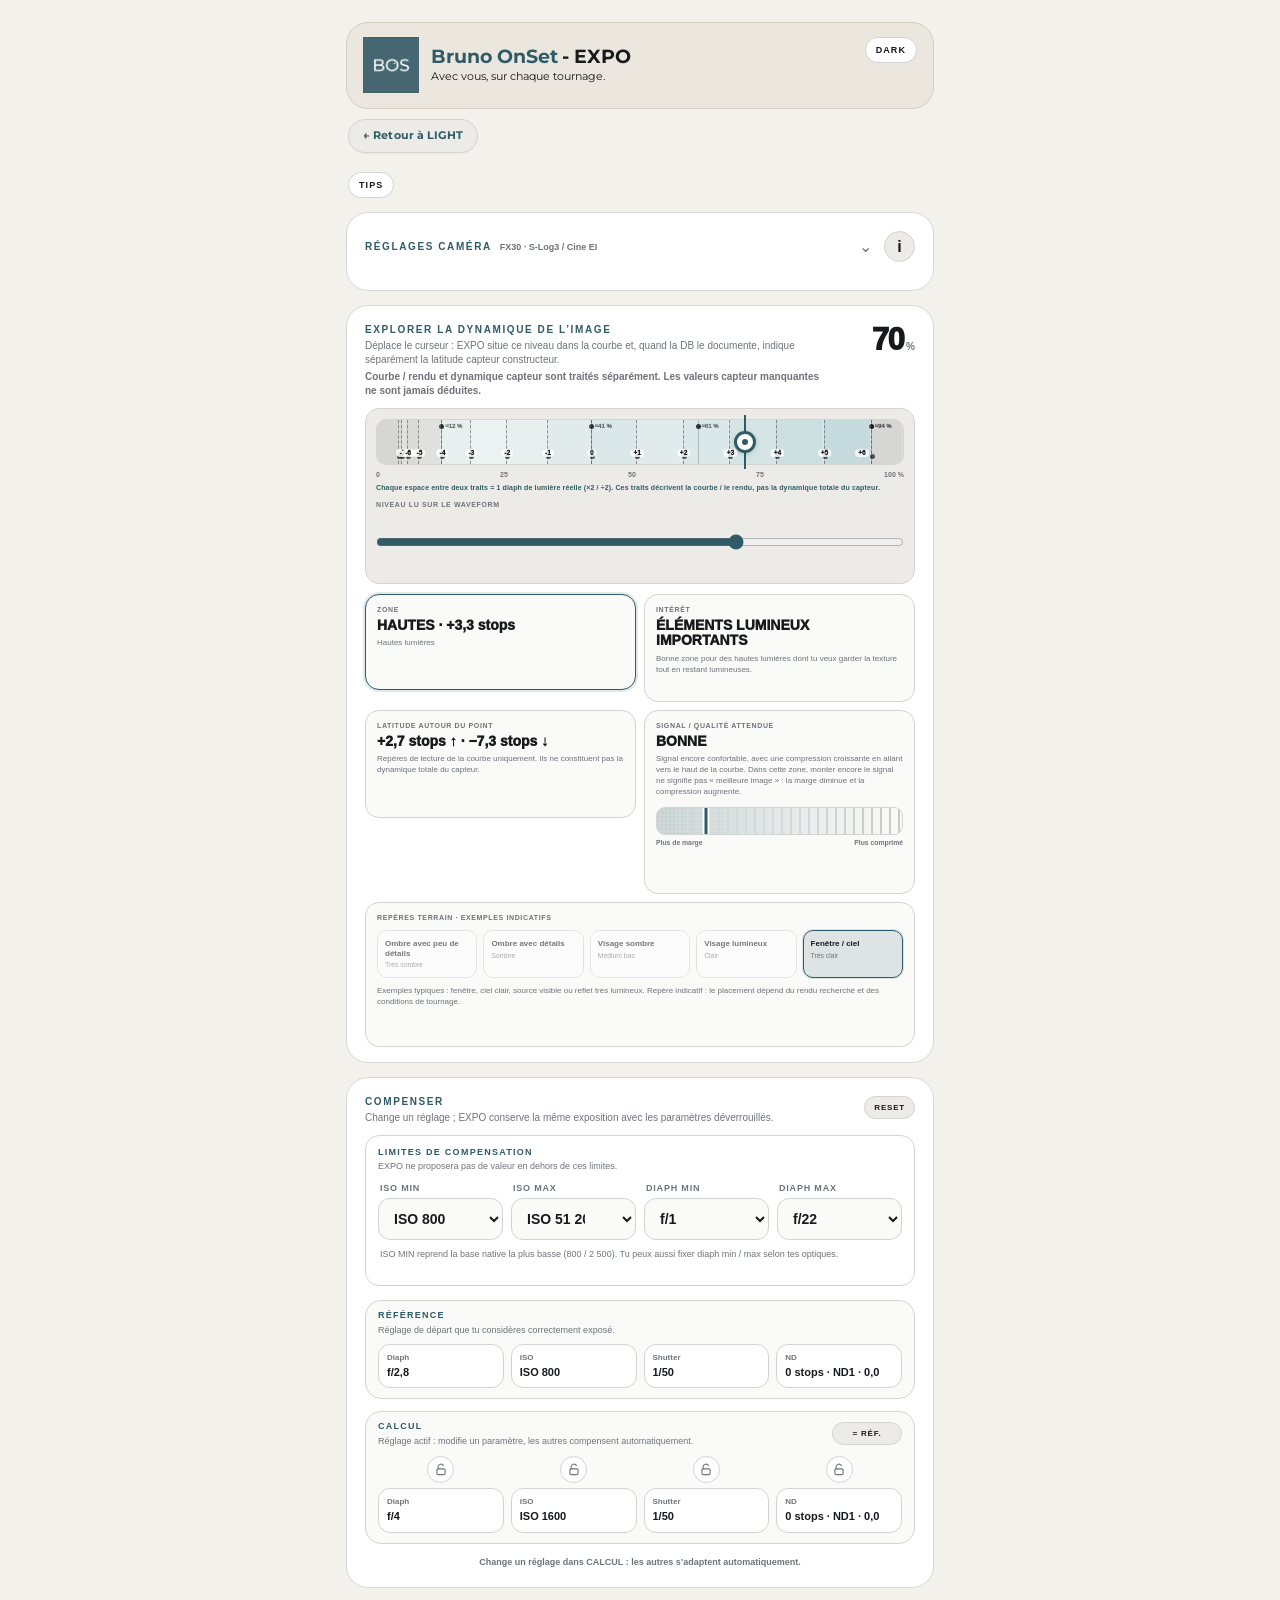
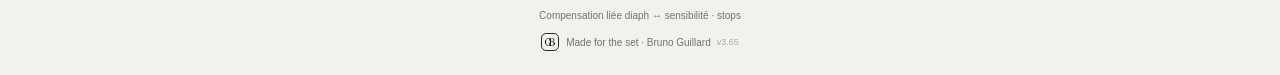
==== modules/expo/index.html @ e182f631 "Add files via upload" ====
<!doctype html>
<html lang="fr">
<head>
  <meta charset="utf-8" />
  <meta name="viewport" content="width=device-width, initial-scale=1, viewport-fit=cover" />
  <meta name="theme-color" id="themeColor" content="#F3F1EC" />
  <meta name="apple-mobile-web-app-capable" content="yes" />
  <meta name="apple-mobile-web-app-status-bar-style" content="black-translucent" />
  <meta name="apple-mobile-web-app-title" content="EXPO · BOS" />
  <title>BOS — LIGHT · EXPO</title>
  <link rel="preconnect" href="https://fonts.googleapis.com">
  <link rel="preconnect" href="https://fonts.gstatic.com" crossorigin>
  <link href="https://fonts.googleapis.com/css2?family=Montserrat:wght@400;700&display=swap" rel="stylesheet">
  <link rel="stylesheet" href="style.css?v=3.65-light1" />
</head>
<body>
  <main class="app" id="mainApp">
    <header class="topbar">
      <div class="bos-top-inner">
        <div class="bos-brand-lockup" aria-label="Bruno OnSet">
          <img class="bos-header-logo" src="assets/logo-bos-header.jpg" alt="Logo Bruno OnSet">
          <div class="bos-brand-text">
            <span class="bos-header-name">Bruno OnSet<span class="bos-header-app">- EXPO</span></span>
            <span class="bos-header-tagline">Avec vous, sur chaque tournage.</span>
          </div>
        </div>
        <div class="bos-top-actions">
          <button class="mode-btn" id="themeToggle" type="button" aria-label="Changer de thème">DARK</button>
        </div>
      </div>
    </header>

    <section class="dof-bos-return-row" aria-label="Retour à LIGHT" data-bos-return>
      <a class="dof-bos-return-link" id="bosBackBtn" href="../../">← Retour à LIGHT</a>
    </section>

    <div class="utility-row">
      <button class="utility-link" id="tipsBtn" type="button">TIPS</button>
    </div>

    <section class="panel method-panel collapsed" id="cameraSettingsPanel">
      <div class="panel-head compact-head collapsible-head">
        <button type="button" class="collapse-toggle" id="cameraSettingsToggle" aria-expanded="false" aria-controls="cameraSettingsContent">
          <span class="camera-collapse-title"><span class="panel-kicker">RÉGLAGES CAMÉRA</span><strong id="cameraSettingsSummary">Sony FX30</strong></span>
          <span class="collapse-chevron" aria-hidden="true">⌄</span>
        </button>
        <button class="info" id="infoBtn" aria-label="Informations">i</button>
      </div>

      <div class="method-content" id="cameraSettingsContent" hidden>
        <div class="camera-row">
          <span class="method-label">Marque</span>
          <div class="chips mode-chips brand-chips" id="cameraBrandMode"></div>
          <span class="method-label camera-model-label">Caméra</span>
          <div class="camera-select-wrap">
            <select class="camera-select" id="cameraMode" aria-label="Choisir la caméra"></select>
          </div>
        </div>

        <div class="method-compact-grid method-profile-grid">
          <div class="method-compact-item">
            <span class="method-label">Gamma</span>
            <div class="chips mode-chips" id="gammaMode"></div>
          </div>

          <div class="method-compact-item hidden" aria-hidden="true">
            <span class="method-label">Sensibilité</span>
            <div class="chips mode-chips" id="sensitivityMode">
              <button class="active" data-value="iso">ISO</button>
              <button data-value="gain">Gain</button>
            </div>
          </div>
        </div>

        <div class="gain-base-row hidden" id="gainBaseRow" aria-hidden="true">
          <span class="method-label">Base gain</span>
          <div class="chips mode-chips gain-base-chips" id="gainBaseMode"></div>
          <span class="gain-base-help" id="gainBaseHelp">0 dB = base native sélectionnée</span>
        </div>

        <div class="base-iso-note" id="baseIsoNote">
          <span class="base-dot"></span>
          <span>ISO natifs / Lo-Hi : 800 / 2 500</span>
        </div>

        <div class="method-compact-grid method-exposure-grid single-method-row hidden" aria-hidden="true">
          <div class="method-compact-item">
            <span class="method-label">Shutter</span>
            <div class="chips mode-chips" id="shutterMode">
              <button class="active" data-value="speed">Vitesse</button>
              <button data-value="angle">Angle</button>
            </div>
          </div>
        </div>

        <div class="fps-row hidden" id="fpsRow" aria-hidden="true">
          <div class="label-row compact-label-row">
            <span class="method-label">Cadence</span>
            <span class="unit">fps · nécessaire avec un shutter en angle</span>
          </div>
          <button type="button" class="value-select compact-select" data-picker-target="fps" id="fpsSelect">25 fps <span>⌄</span></button>
        </div>
      </div>
    </section>

    <div id="exposeSupported" class="expo-quick-stack">


      <section class="panel quick-tool-panel read-tool-panel waveform-explorer-panel" id="readToolPanel" data-default-open="true">
        <div class="quick-inline-head waveform-explorer-head">
          <div><div class="panel-kicker">EXPLORER LA DYNAMIQUE DE L’IMAGE</div><div class="panel-subtitle">Déplace le curseur : EXPO situe ce niveau dans la courbe et, quand la DB le documente, indique séparément la latitude capteur constructeur.</div><div class="explorer-native-note">Courbe / rendu et dynamique capteur sont traités séparément. Les valeurs capteur manquantes ne sont jamais déduites.</div></div>
          <div class="waveform-explorer-value"><strong id="quickReadValue">70</strong><span>%</span></div>
        </div>

        <div class="waveform-explorer-shell" aria-label="Curseur de lecture du waveform de 0 à 100 %">
          <div class="waveform-explorer-scale">
            <div class="quick-waveform-segments" id="quickWaveformSegments"></div>
            <div class="waveform-stop-bands" id="quickWaveformStopBands"></div>
            <div class="quick-waveform-markers" id="quickWaveformMarkers"></div>
            <div class="waveform-stop-ticks" id="quickWaveformStops"></div>
            <div class="waveform-explorer-cursor" id="quickWaveformCursor"><span></span></div>
          </div>
          <div class="quick-waveform-axis"><span>0</span><span>25</span><span>50</span><span>75</span><span>100 %</span></div>
          <div class="waveform-stop-help" id="quickWaveformStopHelp">—</div>
          <label class="waveform-explorer-slider-label" for="quickReadSlider">NIVEAU LU SUR LE WAVEFORM</label>
          <input id="quickReadSlider" class="waveform-explorer-slider" type="range" min="0" max="100" step="1" value="70">
        </div>

        <div class="waveform-explorer-summary">
          <div class="waveform-explorer-zone"><span>ZONE</span><strong id="quickReadAnswer">—</strong><small id="quickReadText">—</small></div>
          <div class="waveform-explorer-info"><span>INTÉRÊT</span><strong id="quickReadUseTitle">—</strong><small id="quickReadUseText">—</small></div>
          <div class="waveform-explorer-info"><span>LATITUDE AUTOUR DU POINT</span><strong id="quickReadLatitude">—</strong><small id="quickReadLatitudeText">—</small></div>
          <div class="waveform-explorer-info signal-quality-card"><span>SIGNAL / QUALITÉ ATTENDUE</span><strong id="quickReadQuality">—</strong><small id="quickReadQualityText">—</small>
            <div class="signal-quality-visual" id="quickReadQualityVisual" aria-hidden="true"><div class="signal-quality-noise"></div><div class="signal-quality-compression"></div><i id="quickReadQualityCursor"></i></div>
            <div class="signal-quality-labels"><span id="quickReadQualityLeft">Plus fragile</span><span id="quickReadQualityRight">Plus propre</span></div>
          </div>
          <div class="waveform-explorer-info terrain-examples-card">
            <span>REPÈRES TERRAIN · EXEMPLES INDICATIFS</span>
            <div class="terrain-example-strip" id="quickReadTerrainExamples" aria-label="Exemples typiques du plus sombre au plus clair">
              <div data-terrain="shadow-low"><b>Ombre avec peu de détails</b><small>Très sombre</small></div>
              <div data-terrain="shadow-detail"><b>Ombre avec détails</b><small>Sombre</small></div>
              <div data-terrain="dark-face"><b>Visage sombre</b><small>Médium bas</small></div>
              <div data-terrain="bright-face"><b>Visage lumineux</b><small>Clair</small></div>
              <div data-terrain="window"><b>Fenêtre / ciel</b><small>Très clair</small></div>
            </div>
            <small class="terrain-examples-note" id="quickReadTerrainNote">Exemples de placement possibles, pas des valeurs d’exposition imposées.</small>
          </div>
        </div>
      </section>


    </div>

    <section class="panel expose-unsupported hidden" id="exposeUnsupported">Cette courbe n’est pas encore renseignée de façon suffisamment fiable pour ces outils. EXPO préfère ne rien extrapoler.</section>

    <section class="panel simple-expo-panel" id="simpleExpoPanel" data-default-open="true">
      <div class="compact-section-head simple-expo-head">
        <div>
          <div class="panel-kicker">COMPENSER</div>
          <div class="panel-subtitle">Change un réglage ; EXPO conserve la même exposition avec les paramètres déverrouillés.</div>
        </div>
        <button class="small-action" id="simpleResetBtn" type="button">RESET</button>
      </div>


      <div class="compensate-limits-block">
        <div class="simple-section-kicker">LIMITES DE COMPENSATION</div>
        <div class="simple-section-note">EXPO ne proposera pas de valeur en dehors de ces limites.</div>


        <div class="iso-limits camera-limits-grid compenser-limits-grid" id="cameraLimitsBlock">
          <label class="iso-limit-field">
            <span id="isoMinLabel">ISO MIN</span>
            <select id="isoMinSelect" aria-label="ISO minimum"></select>
          </label>
          <label class="iso-limit-field">
            <span id="isoMaxLabel">ISO MAX</span>
            <select id="isoMaxSelect" aria-label="ISO maximum"></select>
          </label>
          <label class="iso-limit-field">
            <span>DIAPH MIN</span>
            <select id="apertureMinSelect" aria-label="Diaphragme minimum"></select>
          </label>
          <label class="iso-limit-field">
            <span>DIAPH MAX</span>
            <select id="apertureMaxSelect" aria-label="Diaphragme maximum"></select>
          </label>
        </div>
        <div class="iso-limit-help compenser-limit-help" id="isoLimitHelp">ISO MIN reprend la base native de la caméra. Les limites ISO et diaph restent modifiables.</div>
      </div>

      <div class="simple-reference-block situation-one-block">
        <div class="simple-reference-head situation-one-head">
          <div class="situation-one-title">
            <div class="simple-section-kicker">RÉFÉRENCE</div>
            <div class="simple-section-note">Réglage de départ que tu considères correctement exposé.</div>
          </div>
        </div>
        <div class="simple-reference-grid">
          <button type="button" class="simple-reference-value" data-picker-target="refAperture" id="simpleRefAperture"><span>Diaph</span><strong>f/2,8</strong></button>
          <button type="button" class="simple-reference-value" data-picker-target="refIso" id="simpleRefIso"><span>ISO</span><strong>ISO 800</strong></button>
          <button type="button" class="simple-reference-value" data-picker-target="refShutter" id="simpleRefShutter"><span>Shutter</span><strong>1/50</strong></button>
          <button type="button" class="simple-reference-value" data-picker-target="refNd" id="simpleRefNd"><span>ND</span><strong>0 stop · ND1 · 0,0</strong></button>
        </div>
      </div>

      <div class="simple-reference-block simple-calc-block">
        <div class="simple-reference-head">
          <div>
            <div class="simple-section-kicker">CALCUL</div>
            <div class="simple-section-note">Réglage actif : modifie un paramètre, les autres compensent automatiquement.</div>
          </div>
          <button class="small-action" id="simpleCalcResetBtn" type="button">= RÉF.</button>
        </div>
        <div class="simple-calc-grid">
          <div class="simple-calc-item">
            <button type="button" class="simple-lock-btn" data-simple-lock="aperture" aria-label="Verrouiller le diaph" title="Verrouiller le diaph">
              <svg class="lock-open" viewBox="0 0 24 24" aria-hidden="true"><path d="M7 10V7a5 5 0 0 1 9.2-2.7"/><rect x="5" y="10" width="14" height="10" rx="2"/></svg>
              <svg class="lock-closed" viewBox="0 0 24 24" aria-hidden="true"><path d="M8 10V7a4 4 0 0 1 8 0v3"/><rect x="5" y="10" width="14" height="10" rx="2"/></svg>
            </button>
            <button type="button" class="simple-reference-value" data-picker-target="newAperture" id="simpleApertureSelect"><span>Diaph</span><strong>f/2,8</strong></button>
          </div>
          <div class="simple-calc-item">
            <button type="button" class="simple-lock-btn" data-simple-lock="iso" aria-label="Verrouiller l’ISO" title="Verrouiller l’ISO">
              <svg class="lock-open" viewBox="0 0 24 24" aria-hidden="true"><path d="M7 10V7a5 5 0 0 1 9.2-2.7"/><rect x="5" y="10" width="14" height="10" rx="2"/></svg>
              <svg class="lock-closed" viewBox="0 0 24 24" aria-hidden="true"><path d="M8 10V7a4 4 0 0 1 8 0v3"/><rect x="5" y="10" width="14" height="10" rx="2"/></svg>
            </button>
            <button type="button" class="simple-reference-value" data-picker-target="newIso" id="simpleIsoSelect"><span>ISO</span><strong>ISO 800</strong></button>
          </div>
          <div class="simple-calc-item">
            <button type="button" class="simple-lock-btn" data-simple-lock="shutter" aria-label="Verrouiller le shutter" title="Verrouiller le shutter">
              <svg class="lock-open" viewBox="0 0 24 24" aria-hidden="true"><path d="M7 10V7a5 5 0 0 1 9.2-2.7"/><rect x="5" y="10" width="14" height="10" rx="2"/></svg>
              <svg class="lock-closed" viewBox="0 0 24 24" aria-hidden="true"><path d="M8 10V7a4 4 0 0 1 8 0v3"/><rect x="5" y="10" width="14" height="10" rx="2"/></svg>
            </button>
            <button type="button" class="simple-reference-value" data-picker-target="newShutter" id="simpleShutterSelect"><span>Shutter</span><strong>1/50</strong></button>
          </div>
          <div class="simple-calc-item">
            <button type="button" class="simple-lock-btn" data-simple-lock="nd" aria-label="Verrouiller le ND" title="Verrouiller le ND">
              <svg class="lock-open" viewBox="0 0 24 24" aria-hidden="true"><path d="M7 10V7a5 5 0 0 1 9.2-2.7"/><rect x="5" y="10" width="14" height="10" rx="2"/></svg>
              <svg class="lock-closed" viewBox="0 0 24 24" aria-hidden="true"><path d="M8 10V7a4 4 0 0 1 8 0v3"/><rect x="5" y="10" width="14" height="10" rx="2"/></svg>
            </button>
            <button type="button" class="simple-reference-value" data-picker-target="newNd" id="simpleNdSelect"><span>ND</span><strong>0 stop · ND1 · 0,0</strong></button>
          </div>
        </div>
      </div>

      <div class="simple-priority-note" id="simplePriorityNote">Assombrir : Diaph ↑ → ISO ↓ → ND ↑ → Shutter · Éclaircir : Diaph ↓ → ND ↓ → ISO ↑ → Shutter.</div>

      <div class="simple-calc-summary" id="simpleCalcSummary" aria-live="polite">Change un réglage dans CALCUL : les autres s’adaptent automatiquement.</div>
    </section>

    <section class="panel exposure-workflow-panel">
      <div class="compact-section-head">
        <div>
          <div class="panel-kicker">RÉFÉRENCE</div>
          <div class="panel-subtitle">Ton exposition de départ</div>
        </div>
        <button class="small-action" id="resetBtn" type="button">RESET</button>
      </div>

      <div class="reference-grid expo-compact-grid">
        <div class="ref-field">
          <div class="label-row"><label>Ouverture</label><span class="unit">f/</span></div>
          <input id="refAperture" type="hidden" value="2.8" />
          <button type="button" class="value-select" data-picker-target="refAperture" id="refApertureSelect">f/2,8 <span>⌄</span></button>
        </div>
        <div class="ref-field">
          <div class="label-row"><label id="refSensitivityLabel">ISO</label><span class="unit" id="refSensitivityUnit">sensibilité</span></div>
          <input id="refIso" type="hidden" value="800" />
          <button type="button" class="value-select" data-picker-target="refIso" id="refSensitivitySelect">ISO 800 <span>⌄</span></button>
        </div>
        <div class="ref-field">
          <div class="label-row"><label>Shutter</label><span class="unit" id="refShutterUnit">1/x s</span></div>
          <input id="refShutter" type="hidden" value="50" />
          <button type="button" class="value-select" data-picker-target="refShutter" id="refShutterSelect">1/50 s <span>⌄</span></button>
          <div class="shutter-equiv" id="refShutterEquiv">180° à 25 fps</div>
        </div>
        <div class="ref-field">
          <div class="label-row"><label>ND</label><span class="unit">stops</span></div>
          <input id="refNd" type="hidden" value="0" />
          <button type="button" class="value-select" data-picker-target="refNd" id="refNdSelect">0 stop <span>⌄</span></button>
        </div>
      </div>

      <div class="workflow-divider"></div>

      <div class="compact-section-head new-setting-head">
        <div>
          <div class="panel-kicker">NOUVEAU RÉGLAGE</div>
          <div class="panel-subtitle">Le paramètre MANUEL pilote la compensation AUTO.</div>
        </div>
        <button class="small-action" id="copyRefBtn" type="button">= RÉF.</button>
      </div>

      <div class="new-setting-grid expo-compact-grid">
        <div class="compact-linked-field linked-card" id="apertureCard">
          <div class="linked-card-head">
            <div><span class="linked-label">OUVERTURE</span><span class="linked-unit">f/ ou T</span></div>
            <span class="mode-badge manual" id="apertureBadge">MANUEL</span>
          </div>
          <input id="newAperture" type="hidden" value="4" />
          <button type="button" class="value-select" data-picker-target="newAperture" id="newApertureSelect">f/4 <span>⌄</span></button>
        </div>

        <div class="compact-linked-field linked-card auto-card" id="sensitivityCard">
          <div class="linked-card-head">
            <div><span class="linked-label" id="newSensitivityLabel">ISO</span><span class="linked-unit" id="newSensitivityUnit">compensation</span></div>
            <span class="mode-badge auto" id="sensitivityBadge">AUTO</span>
          </div>
          <input id="newIso" type="hidden" value="1600" />
          <button type="button" class="value-select" data-picker-target="newIso" id="newSensitivitySelect">ISO 1600 <span>⌄</span></button>
        </div>

        <div class="compact-linked-field">
          <div class="label-row"><label>Shutter</label><span class="unit" id="newShutterUnit">1/x s</span></div>
          <input id="newShutter" type="hidden" value="50" />
          <button type="button" class="value-select" data-picker-target="newShutter" id="newShutterSelect">1/50 s <span>⌄</span></button>
          <div class="shutter-equiv" id="newShutterEquiv">180° à 25 fps</div>
        </div>

        <div class="compact-linked-field">
          <div class="label-row"><label>ND</label><span class="unit">stops</span></div>
          <input id="newNd" type="hidden" value="0" />
          <button type="button" class="value-select" data-picker-target="newNd" id="newNdSelect">0 stop <span>⌄</span></button>
        </div>
      </div>

      <div class="equiv-message" id="equivMessage">f/4 → ISO 1600 pour conserver l’exposition.</div>
    </section>

    <section class="panel compact-compensation-panel">
      <div class="compensation-topline">
        <div>
          <div class="panel-kicker">COMPENSATION</div>
          <div class="result-state compact-state" id="resultState">EXPOSITION ÉQUIVALENTE</div>
        </div>
        <div class="result-value compact-result-value" id="resultValue">ISO 1600</div>
      </div>
      <div class="result-detail compact-result-detail" id="resultDetail">f/2,8 → f/4 : −1 stop · ISO 800 → 1600 : +1 stop</div>
      <div class="compensation-strip">
        <span>Ouverture <b id="quickAperture">−1,0 stop</b></span>
        <span><i id="quickSensitivityLabel">ISO</i> <b id="quickIso">+1,0 stop</b></span>
        <span>Shutter <b id="quickShutter">0,0 stop</b></span>
        <span>ND <b id="quickNd">0,0 stop</b></span>
      </div>
    </section>

    <section class="panel camera-ref-panel" id="cameraRefPanel">
      <div class="compact-section-head">
        <div>
          <div class="panel-kicker">RÉFÉRENCES CAMÉRA</div>
          <div class="panel-subtitle">Les repères essentiels du profil sélectionné.</div>
        </div>
      </div>
      <div class="camera-ref-grid">
        <div><span>PROFIL</span><strong id="refProfileName">—</strong></div>
        <div><span>BASE ISO / EI</span><strong id="refBaseValues">—</strong></div>
        <div><span>GRIS 18 %</span><strong id="refGreyValue">—</strong></div>
        <div><span>BLANC 90 %</span><strong id="refWhiteValue">—</strong></div>
      </div>
      <div class="camera-ref-note" id="cameraRefNote">—</div>
    </section>

    <footer>
      <div class="technical-footer">Compensation liée diaph ↔ sensibilité · stops</div>
      <div class="signature">
        <a class="footer-brand-link" href="https://www.brunoguillard.com/" target="_blank" rel="noopener noreferrer">
          <img class="footer-logo" src="logo-bruno-guillard.png" alt="" />
          <span>Made for the set · Bruno Guillard</span>
        </a>
        <span class="app-version">v3.65</span>
      </div>
    </footer>
  </main>

  <section class="tips-page" id="tipsPage" hidden>
    <div class="tips-topbar">
      <button class="back-btn" id="tipsBackBtn" type="button">← EXPO</button>
      <div class="tips-title-wrap">
        <div class="tips-kicker">BRUNO ONSET</div>
        <h2>TIPS</h2>
      </div>
    </div>

    <div class="tips-intro">Les repères utiles pour comprendre les équivalences d’exposition sans confondre lumière, réglage caméra et rendu.</div>

    <article class="tip-card">
      <div class="tip-number">01</div>
      <div>
        <h3>Le stop</h3>
        <p>Un stop correspond à un facteur 2 de lumière ou de niveau d’exposition.</p>
        <p><strong>+1 stop</strong> = deux fois plus ; <strong>−1 stop</strong> = deux fois moins.</p>
      </div>
    </article>

    <article class="tip-card">
      <div class="tip-number">02</div>
      <div>
        <h3>f-stop et T-stop</h3>
        <p>Le f-stop décrit l’ouverture de l’objectif. Le T-stop tient compte de la lumière réellement transmise par l’optique.</p>
        
        <div class="tip-note">Pour l’exposition sur un objectif cinéma, le T-stop est le repère le plus directement lié à la transmission réelle.</div>
      </div>
    </article>

    <article class="tip-card">
      <div class="tip-number">03</div>
      <div>
        <h3>ISO, EI et Gain</h3>
        <p>En mode ISO, doubler la valeur correspond à <strong>+1 stop</strong> dans une équivalence d’exposition.</p>
        <p>En mode Gain, l’app utilise le repère <strong>+6 dB = +1 stop</strong>. Les boutons fins déplacent le gain de 1 dB, soit environ 1/6 de stop. Deux pas de 1 dB correspondent donc à environ 1/3 de stop.</p>
        <div class="tip-note">Quand la base BOS renseigne les ISO natifs, EXPO exprime le gain relativement à la base native active : <strong>0 dB = cette base</strong>. Sur une caméra dual/multi-base, tu peux changer de base sans changer l’exposition équivalente.</div>
      </div>
    </article>

    <article class="tip-card">
      <div class="tip-number">04</div>
      <div>
        <h3>Shutter : vitesse et angle</h3>
        <p>Passer de 1/50 s à 1/100 s retire <strong>1 stop</strong>. Doubler le temps d’exposition ajoute 1 stop.</p>
        <p>Avec un shutter en angle, le temps d’exposition dépend de la cadence. À 25 fps, 180° correspond à 1/50 s. La cadence n’est donc demandée par l’app que dans ce mode.</p>
      </div>
    </article>

    <article class="tip-card">
      <div class="tip-number">05</div>
      <div>
        <h3>Filtre ND</h3>
        <p>Dans l’app, le ND se règle directement en <strong>stops</strong>. Repère utile : ND 0.3 = 1 stop, 0.6 = 2 stops, 0.9 = 3 stops, etc.</p>
        <p>Ajouter du ND réduit l’exposition ; retirer du ND l’augmente.</p>
</div>
    </article>

    <article class="tip-card">
      <div class="tip-number">06</div>
      <div>
        <h3>ISO natifs / Lo-Hi · point bleu</h3>
        <p>Les valeurs de sensibilité de référence de la caméra et du gamma choisis viennent maintenant de la <strong>BOS Camera DB</strong> et sont affichées en <strong>bleu</strong> dans le sélecteur ISO.</p>
        
      </div>
    </article>

    <article class="tip-card">
      <div class="tip-number">07</div>
      <div>
        <h3>Ce que calcule l’app</h3>
        <p>L’app part d’une exposition de référence. Quand tu modifies le diaph, elle calcule la sensibilité nécessaire pour conserver l’exposition. Si tu modifies l’ISO ou le gain, elle calcule le diaph correspondant.</p>
        <p>Le shutter et le ND peuvent aussi être modifiés : ils sont automatiquement intégrés à la compensation. L’app ne remplace pas une cellule, un waveform ou un false color.</p>
      </div>
    </article>


    <article class="tip-card nd-quick-tip">
      <div class="tip-number">ND</div>
      <div>
        <h3>ND QUICK</h3>
        <div class="nd-grid">
          <div><strong>0.3</strong><b>ND2</b><span>1 stop</span></div>
          <div><strong>0.6</strong><b>ND4</b><span>2 stops</span></div>
          <div><strong>0.9</strong><b>ND8</b><span>3 stops</span></div>
          <div><strong>1.2</strong><b>ND16</b><span>4 stops</span></div>
          <div><strong>1.5</strong><b>ND32</b><span>5 stops</span></div>
          <div><strong>1.8</strong><b>ND64</b><span>6 stops</span></div>
          <div><strong>2.1</strong><b>ND128</b><span>7 stops</span></div>
          <div><strong>2.4</strong><b>ND256</b><span>8 stops</span></div>
          <div><strong>2.7</strong><b>ND512</b><span>9 stops</span></div>
          <div><strong>3.0</strong><b>ND1024</b><span>10 stops</span></div>
          <div><strong>3.3</strong><b>ND2048</b><span>11 stops</span></div>
          <div><strong>3.6</strong><b>ND4096</b><span>12 stops</span></div>
      </div>
    </article>

    <footer class="tips-footer">
      <a class="footer-brand-link" href="https://www.brunoguillard.com/" target="_blank" rel="noopener noreferrer">
        <img class="footer-logo" src="logo-bruno-guillard.png" alt="" />
        <span>Made for the set · Bruno Guillard</span>
      </a>
    </footer>
  </section>


  <dialog id="valuePickerDialog" class="picker-dialog">
    <div class="picker-inner">
      <div class="picker-head">
        <div>
          <div class="dialog-kicker">RÉGLAGE</div>
          <h2 id="pickerTitle">Choisir une valeur</h2>
          <div class="picker-native-legend hidden" id="pickerNativeLegend">
            <span>ISO natif :</span><i class="picker-native-dot" aria-hidden="true"></i>
          </div>
        </div>
        <button id="pickerClose" class="close" aria-label="Fermer">×</button>
      </div>
      <div class="picker-grid" id="pickerGrid"></div>
    </div>
  </dialog>

  <dialog id="infoDialog">
    <div class="dialog-inner">
      <button id="closeDialog" class="close" aria-label="Fermer">×</button>
      <div class="dialog-kicker">BRUNO ONSET / EXPO</div>
      <h2>Comment lire le résultat</h2>
      <p><strong>+1 stop</strong> signifie que le nouveau réglage donne un niveau d’exposition équivalent deux fois plus élevé que le réglage de départ.</p>
      <p><strong>−1 stop</strong> signifie deux fois moins.</p>
      <p>Le calcul combine ouverture, sensibilité (ISO ou gain), temps de pose et ND. Les propositions de compensation montrent la valeur théorique à utiliser si tu ne modifies qu’un seul paramètre.</p>
    </div>
  </dialog>

  <script src="../../shared/state.js?v=1"></script>
  <script src="../../shared/navigation.js?v=1"></script>
  <script src="../../shared/analytics.js?v=1"></script>
  <script src="adapters/integrated.js?v=1"></script>
  <script src="../../shared/module-host.js?v=1"></script>
  <script src="app.js?v=3.65-light1"></script>
</body>
</html>
---- modules/expo/style.css ----
*{box-sizing:border-box}
:root{
  --bg:#F3F1EC;--panel:#FFFFFF;--panel2:#ECEBE7;--text:#17191C;--muted:#6E737A;
  --line:#D3D4D1;--accent:#2F5B66;--accent-soft:rgba(47,91,102,.14);
  --header-bg:#EBE7DE;--header-border:#D3CDC2;--field-bg:#FAFAF8;--card-border:#D7D9D6;
  --hero-bg:#FFFFFF;--hero-border:#D7D9D6;--hero-text:#111315;
  --chip-text:#586068;--chip-active-bg:#92B8C0;--chip-active-text:#182126;--chip-bg:#E7E7E3;
}
body.dark{
  --bg:#0B0C0E;--panel:#15171A;--panel2:#1C1F23;--text:#F3F3F0;--muted:#94989F;
  --line:#30343A;--accent:#2F5B66;--accent-soft:rgba(47,91,102,.22);
  --header-bg:#111418;--header-border:#25292E;--field-bg:#0F1113;--card-border:#25292E;
  --hero-bg:#F3F3F0;--hero-border:#D6D8DB;--hero-text:#111315;
  --chip-text:#D4D6D8;--chip-active-bg:#2F5B66;--chip-active-text:#F3F3F0;--chip-bg:#1C1F23;
}
html,body{margin:0;background:var(--bg);color:var(--text);font-family:-apple-system,BlinkMacSystemFont,"SF Pro Display","Inter","Roboto","Segoe UI",sans-serif}
body{min-height:100vh} button,input{font:inherit} button{cursor:pointer}
.app,.tips-page{max-width:620px;margin:0 auto;padding:calc(22px + env(safe-area-inset-top)) 16px calc(24px + env(safe-area-inset-bottom))}
.top{background:var(--header-bg);border:1px solid var(--header-border);border-radius:22px;padding:14px 16px 15px;margin-bottom:18px}
.top-inner{width:100%;display:flex;align-items:flex-start;justify-content:space-between;gap:14px}
.eyebrow{display:flex;align-items:center;gap:7px;font-size:11px;letter-spacing:.12em;font-weight:850}
.eyebrow-link{text-decoration:none;color:inherit}.eyebrow-link:active{opacity:.7}
.eyebrow-mark{width:18px;height:2px;background:var(--accent);display:inline-block;border-radius:2px}
.eyebrow-brand{font-weight:900;color:var(--text)}.eyebrow-tool{color:var(--muted);font-weight:800}

.theme-toggle,.utility-link,.back-btn{border:1px solid var(--line);background:var(--panel);color:var(--text);border-radius:999px;padding:7px 10px;font-size:9px;letter-spacing:.12em;font-weight:900}
.utility-row{display:flex;margin:-4px 0 14px;padding:0 2px}
.panel{background:var(--panel);border:1px solid var(--card-border);border-radius:22px;padding:18px}
.panel-head{display:flex;align-items:center;justify-content:space-between;margin-bottom:16px}
.panel-kicker,.section-kicker,.tips-kicker,.dialog-kicker{font-size:10px;letter-spacing:.16em;color:var(--accent);font-weight:900}
.info,.close{border:1px solid var(--line);background:var(--panel2);color:var(--text);width:31px;height:31px;border-radius:50%;font-weight:800}
.method-grid{display:grid;grid-template-columns:1fr 1fr;gap:12px}
.method-item{min-width:0}.method-label,label{font-size:13px;font-weight:800}
.label-row{display:flex;justify-content:space-between;align-items:center;margin-bottom:7px}.unit{font-size:11px;color:var(--muted)}
.field{margin-top:18px}
input{width:100%;height:58px;border:1px solid var(--line);border-radius:14px;background:var(--field-bg);color:var(--text);padding:0 14px;font-size:28px;font-weight:850;outline:none}
input:focus{border-color:var(--accent);box-shadow:0 0 0 2px var(--accent-soft)}
.chips{display:flex;gap:7px;overflow-x:auto;padding-top:9px;scrollbar-width:none}.chips::-webkit-scrollbar{display:none}
.chips button{flex:0 0 auto;border:1px solid var(--line);background:var(--chip-bg);color:var(--chip-text);border-radius:999px;padding:7px 11px;font-size:12px;font-weight:780}
.chips button.active{background:var(--chip-active-bg);color:var(--chip-active-text);border-color:var(--chip-active-bg)}
body:not(.dark) .chips button:not(.active){border-color:#C5C8C5}
.mode-chips{padding-top:0}.mode-chips button{padding:9px 14px}
.compare-head{display:grid;grid-template-columns:1fr auto 1fr;align-items:center;gap:10px;margin:18px 4px 8px;color:var(--muted);font-size:10px;letter-spacing:.14em;font-weight:900;text-align:center}
#copyBtn{border:1px solid var(--line);background:transparent;color:var(--muted);border-radius:999px;padding:6px 9px;font-size:8px;letter-spacing:.08em;font-weight:900}
.compare-panel{background:var(--panel);border:1px solid var(--card-border);border-radius:22px;overflow:hidden}
.setting-row{display:grid;grid-template-columns:82px 1fr 1fr;gap:10px;padding:14px 12px;border-bottom:1px solid var(--card-border)}
.setting-row.last{border-bottom:0}
.setting-name{padding-top:8px}.setting-name strong{display:block;font-size:12px}.setting-name span{display:block;margin-top:3px;font-size:9px;color:var(--muted)}
.setting-side{min-width:0}.compact-input{height:50px;font-size:22px;padding:0 11px}
.mini-chips{padding-top:7px;gap:5px}.mini-chips button{padding:6px 9px;font-size:10px}
.shutter-equiv{font-size:9px;color:var(--muted);margin-top:5px;text-align:center}.hidden{display:none!important}
.result{padding:22px 2px 0;text-align:center}
.result-hero{background:var(--hero-bg);border:1px solid var(--hero-border);border-radius:24px;padding:22px 14px 20px;color:var(--hero-text)}
.result-label{font-size:10px;letter-spacing:.18em;color:#59606A;font-weight:850}
.stops{font-size:64px;line-height:1;margin-top:12px;font-weight:900;letter-spacing:-.055em}
.result-state{margin-top:8px;font-size:13px;letter-spacing:.12em;font-weight:900;color:var(--accent)}
.compensation{margin-top:11px;color:#4D535A;font-size:12px;line-height:1.4}
.delta-grid,.comp-grid{display:grid;grid-template-columns:1fr 1fr;gap:10px;margin-top:12px;text-align:left}
.delta-card,.comp-card,.comp-panel,.nd-panel{background:var(--panel);border:1px solid var(--card-border);border-radius:16px}
.delta-card,.comp-card{padding:13px}.delta-card span,.comp-card span{display:block;font-size:10px;color:var(--muted);margin-bottom:5px}.delta-card strong,.comp-card strong{font-size:18px}
.comp-panel,.nd-panel{margin-top:12px;padding:16px;text-align:left}.comp-panel p{font-size:11px;color:var(--muted);line-height:1.45;margin:8px 0 0}
.nd-grid{display:grid;grid-template-columns:repeat(4,1fr);gap:8px;margin-top:12px}.nd-grid div{background:var(--field-bg);border:1px solid var(--line);border-radius:12px;padding:10px 6px;text-align:center}.nd-grid strong{display:block;font-size:15px}.nd-grid span{display:block;font-size:9px;color:var(--muted);margin-top:3px}
footer{margin:22px 8px 0}.technical-footer{text-align:center;color:var(--muted);font-size:10px}.signature{margin-top:12px;display:flex;align-items:center;justify-content:center;gap:6px;color:var(--muted);font-size:10px}.footer-brand-link{display:inline-flex;align-items:center;gap:7px;color:inherit;text-decoration:none}.footer-logo{width:18px;height:18px;object-fit:contain;padding:2px;border:1px solid var(--line);border-radius:5px}.app-version{opacity:.55;font-size:9px}
body:not(.dark) .footer-logo{filter:invert(1)}
.tips-topbar{display:flex;justify-content:space-between;align-items:flex-start;margin-bottom:22px}.tips-title-wrap{text-align:right}.tips-title-wrap h2{font-size:30px;margin:4px 0 0}.tips-intro{color:var(--muted);font-size:14px;line-height:1.5;margin-bottom:16px}
.tip-card{display:grid;grid-template-columns:34px 1fr;gap:12px;background:var(--panel);border:1px solid var(--card-border);border-radius:18px;padding:16px;margin-bottom:10px}.tip-number{font-size:11px;color:var(--accent);font-weight:900}.tip-card h3{margin:0 0 8px;font-size:17px}.tip-card p{margin:0 0 9px;color:var(--muted);font-size:13px;line-height:1.5}.tip-note{border-left:2px solid var(--accent);padding-left:10px;margin-top:10px;color:var(--muted);font-size:12px;line-height:1.45}.tips-footer{margin:20px 8px 0;display:flex;justify-content:center}
dialog{border:none;border-radius:20px;background:#17191C;color:#fff;max-width:460px;width:calc(100% - 32px);padding:0;box-shadow:0 20px 80px rgba(0,0,0,.62)}dialog::backdrop{background:rgba(0,0,0,.7);backdrop-filter:blur(6px)}.dialog-inner{padding:24px;position:relative}.dialog-inner h2{margin:7px 38px 14px 0;font-size:22px}.dialog-inner p{color:#C6C8CC;line-height:1.5;font-size:14px}.close{position:absolute;right:18px;top:18px}
@media(max-width:500px){.setting-row{grid-template-columns:70px minmax(0,1fr) minmax(0,1fr);gap:7px;padding:13px 9px}.mini-chips button{padding:6px 8px}.nd-grid{grid-template-columns:repeat(4,1fr)}}
@media(max-width:380px){.app,.tips-page{padding-left:12px;padding-right:12px}.stops{font-size:54px}h1{font-size:24px}.setting-row{grid-template-columns:62px minmax(0,1fr) minmax(0,1fr)}.setting-name strong{font-size:11px}.compact-input{font-size:19px}.mini-chips button{font-size:9px;padding:5px 7px}}


/* V1.1 — ND table in tips */
.nd-table-wrap{
  margin-top:12px;
  overflow-x:auto;
  -webkit-overflow-scrolling:touch;
  border:1px solid var(--card-border);
  border-radius:14px;
  background:var(--field-bg);
}
.nd-table{
  width:100%;
  min-width:620px;
  border-collapse:collapse;
  font-size:11px;
  color:var(--text);
}
.nd-table th,
.nd-table td{
  padding:8px 10px;
  border-bottom:1px solid var(--card-border);
  border-right:1px solid var(--card-border);
  text-align:left;
  vertical-align:top;
}
.nd-table th:last-child,
.nd-table td:last-child{
  border-right:0;
}
.nd-table thead th{
  background:var(--panel2);
  font-size:10px;
  letter-spacing:.03em;
  color:var(--text);
  font-weight:800;
}
.nd-table tbody tr:last-child td{
  border-bottom:0;
}
.nd-table tbody td:first-child,
.nd-table tbody td:nth-child(2){
  font-weight:700;
}


/* V1.2 — compact method panel */
.compact-head{
  margin-bottom:10px;
}
.method-compact-grid{
  display:grid;
  grid-template-columns:repeat(2, minmax(0,1fr));
  gap:10px;
}
.method-compact-item{
  min-width:0;
}
.method-compact-item .method-label{
  display:block;
  margin-bottom:6px;
  font-size:11px;
  color:var(--muted);
  font-weight:800;
}
.method-compact-item .mode-chips{
  padding-top:0;
  gap:5px;
}
.method-compact-item .mode-chips button{
  padding:7px 9px;
  font-size:10px;
}
.fps-row{
  margin-top:12px;
  padding-top:12px;
  border-top:1px solid var(--card-border);
}
.compact-label-row{
  margin-bottom:4px;
}
.fps-chips{
  padding-top:4px;
  gap:6px;
}
.fps-chips button{
  padding:7px 10px;
  font-size:11px;
}

@media(max-width:430px){
  .method-compact-grid{
    grid-template-columns:1fr 1fr;
  }
}


/* ===== V2.0 — linked exposure workflow ===== */
.reference-panel{margin-top:14px}
.panel-subtitle{margin-top:4px;color:var(--muted);font-size:10px;line-height:1.35}
.small-action{
  border:1px solid var(--line);background:var(--panel2);color:var(--text);
  border-radius:999px;padding:6px 9px;font-size:8px;letter-spacing:.1em;font-weight:900
}
.reference-grid{display:grid;grid-template-columns:1fr 1fr;gap:10px}
.ref-field{min-width:0}
.ref-field input{height:54px;font-size:23px}
.linked-panel{
  margin-top:14px;background:var(--panel);border:1px solid var(--card-border);
  border-radius:22px;padding:18px
}
.linked-head{display:flex;justify-content:space-between;align-items:flex-start;gap:12px;margin-bottom:14px}
.linked-subtitle{margin-top:4px;color:var(--muted);font-size:10px;line-height:1.35}
.linked-grid{display:grid;grid-template-columns:minmax(0,1fr) 28px minmax(0,1fr);gap:8px;align-items:stretch}
.linked-card{
  min-width:0;background:var(--field-bg);border:1px solid var(--line);
  border-radius:18px;padding:13px
}
.linked-card.auto-card{border-color:var(--accent);box-shadow:inset 0 0 0 1px var(--accent-soft)}
.linked-card-head{display:flex;justify-content:space-between;align-items:flex-start;gap:6px;margin-bottom:8px}
.linked-label{display:block;font-size:10px;letter-spacing:.1em;font-weight:900}
.linked-unit{display:block;margin-top:2px;font-size:9px;color:var(--muted)}
.mode-badge{border-radius:999px;padding:4px 6px;font-size:8px;letter-spacing:.08em;font-weight:900}
.mode-badge.manual{background:var(--panel2);color:var(--muted);border:1px solid var(--line)}
.mode-badge.auto{background:var(--chip-active-bg);color:var(--chip-active-text);border:1px solid var(--chip-active-bg)}
.hero-input{height:66px;font-size:31px;font-weight:900;text-align:center;padding:0 8px}
.linked-chips{padding-top:9px;gap:5px}.linked-chips button{font-size:9px;padding:5px 7px}
.link-symbol{display:flex;align-items:center;justify-content:center;color:var(--accent);font-size:20px;font-weight:900}
.equiv-message{
  margin-top:12px;padding:10px 12px;border-radius:12px;background:var(--accent-soft);
  color:var(--text);font-size:11px;line-height:1.4;text-align:center;font-weight:700
}
.modifiers-panel{margin-top:14px}
.modifier-grid{display:grid;grid-template-columns:1fr 1fr;gap:12px}
.modifier-field{min-width:0}.modifier-field input{height:54px;font-size:23px}
.modifier-chips{padding-top:7px;gap:5px}.modifier-chips button{font-size:9px;padding:5px 7px}
.result-value{font-size:50px;line-height:1.05;margin-top:13px;font-weight:900;letter-spacing:-.045em}
.result-detail{margin-top:10px;color:#4D535A;font-size:11px;line-height:1.45}
.quick-panel{
  margin-top:12px;background:var(--panel);border:1px solid var(--card-border);
  border-radius:16px;padding:16px;text-align:left
}
.quick-grid{display:grid;grid-template-columns:1fr 1fr;gap:9px;margin-top:11px}
.quick-grid div{background:var(--field-bg);border:1px solid var(--line);border-radius:12px;padding:10px}
.quick-grid span{display:block;font-size:9px;color:var(--muted);margin-bottom:4px}
.quick-grid strong{font-size:15px}
@media(max-width:430px){
  .reference-grid{grid-template-columns:1fr 1fr}
  .linked-grid{grid-template-columns:minmax(0,1fr) 20px minmax(0,1fr);gap:5px}
  .linked-panel{padding:14px}
  .linked-card{padding:10px}
  .hero-input{font-size:27px;height:62px}
  .linked-chips button{font-size:8px;padding:5px 6px}
  .mode-badge{font-size:7px;padding:4px 5px}
  .modifier-grid{grid-template-columns:1fr 1fr;gap:9px}
}
@media(max-width:360px){
  .linked-grid{grid-template-columns:1fr}
  .link-symbol{height:20px;transform:rotate(90deg)}
}


/* V2.1 — ND QUICK names */
.nd-grid b{
  display:block;
  margin-top:3px;
  font-size:10px;
  color:var(--text);
  font-weight:800;
}


/* V2.4 — primary stops + 1/3 stop fine adjustment */
.third-step-row{
  display:grid;
  grid-template-columns:auto 1fr auto;
  gap:7px;
  align-items:center;
  margin-top:7px;
}
.third-step-btn{
  border:1px solid var(--line);
  background:var(--panel2);
  color:var(--text);
  border-radius:999px;
  padding:6px 10px;
  font-size:11px;
  font-weight:900;
}
.third-step-btn:active{
  transform:scale(.97);
}
.third-step-hint{
  text-align:center;
  color:var(--muted);
  font-size:8px;
  letter-spacing:.05em;
}
.linked-third-step{
  margin-top:8px;
}
.main-stop-chips button{
  min-width:38px;
}


/* V2.6 — desktop horizontal navigation */
@media (hover:hover) and (pointer:fine){
  .chips{
    cursor:grab;
  }
  .chips:active{
    cursor:grabbing;
  }
}


/* V2.7 — real mouse drag for horizontal chip rows */
@media (hover:hover) and (pointer:fine){
  .chips{
    user-select:none;
  }
  .chips.is-dragging{
    cursor:grabbing;
  }
  .chips.is-dragging button{
    pointer-events:none;
  }
}


/* V2.8 — centered selected exposure values */
.main-stop-chips{
  scroll-behavior:smooth;
}


/* V3.0 — camera / gamma / ISO-Gain */
.camera-row{
  margin-bottom:10px;
}
.camera-row .method-label{
  display:block;
  margin-bottom:6px;
  font-size:11px;
  color:var(--muted);
  font-weight:800;
}
/* V3.31 — marque en boutons + modèle en menu déroulant */
.brand-chips{
  margin-bottom:9px;
  flex-wrap:wrap;
  overflow:visible;
}
.brand-chips button{
  font-weight:850;
}
.camera-model-label{
  display:block;
  margin-top:2px;
  margin-bottom:6px;
}
.camera-select-wrap{
  position:relative;
  width:100%;
}
.camera-select-wrap::after{
  content:"⌄";
  position:absolute;
  right:14px;
  top:50%;
  transform:translateY(-55%);
  color:var(--muted);
  font-size:16px;
  font-weight:900;
  pointer-events:none;
}
.camera-select{
  width:100%;
  min-width:0;
  height:46px;
  appearance:none;
  -webkit-appearance:none;
  border:1px solid var(--line);
  border-radius:14px;
  background:var(--field-bg);
  color:var(--text);
  padding:0 42px 0 13px;
  font:inherit;
  font-size:13px;
  font-weight:850;
  outline:none;
  white-space:nowrap;
  overflow:hidden;
  text-overflow:ellipsis;
}
.camera-select:focus{
  border-color:var(--accent);
  box-shadow:0 0 0 2px var(--accent-soft);
}
.camera-select option{
  background:var(--panel);
  color:var(--text);
}
.method-profile-grid{
  margin-bottom:10px;
}
.method-exposure-grid{
  padding-top:10px;
  border-top:1px solid var(--card-border);
}
.base-iso-note{
  display:flex;
  align-items:center;
  gap:7px;
  margin:8px 0 10px;
  padding:8px 10px;
  border-radius:11px;
  background:var(--accent-soft);
  color:var(--text);
  font-size:9px;
  line-height:1.35;
  font-weight:750;
}
.base-iso-note.no-base{
  background:var(--panel2);
  color:var(--muted);
}
.base-dot{
  width:7px;
  height:7px;
  border-radius:50%;
  background:var(--accent);
  flex:0 0 auto;
}
.chips button.native-iso{
  color:var(--accent);
  border-color:var(--accent);
  font-weight:900;
  box-shadow:inset 0 0 0 1px rgba(47,91,102,.12);
}
.chips button.native-iso::after{
  content:"";
  display:inline-block;
  width:4px;
  height:4px;
  margin-left:5px;
  vertical-align:middle;
  border-radius:50%;
  background:var(--accent);
}
.chips button.native-iso.active{
  background:var(--accent);
  color:#fff;
  border-color:var(--accent);
}
.chips button.native-iso.active::after{
  background:#fff;
}
body.dark .chips button.native-iso{
  color:#8FB8C2;
}
body.dark .chips button.native-iso.active{
  color:#fff;
}
@media(max-width:430px){
  .method-profile-grid,
  .method-exposure-grid{
    grid-template-columns:1fr 1fr;
  }
  .camera-select{
    font-size:12px;
  }
}


/* V3.4 — stronger visual marker for native / Lo-Hi ISO */
.chips button.native-iso{
  border:2px solid var(--accent) !important;
  box-shadow:0 0 0 1px var(--accent-soft);
  font-weight:900;
}
.chips button.native-iso:not(.active){
  background:var(--chip-bg);
  color:var(--text);
}
.chips button.native-iso.active{
  background:var(--accent) !important;
  color:#fff !important;
  border-color:var(--accent) !important;
  box-shadow:0 0 0 1px var(--accent-soft);
}
body.dark .chips button.native-iso:not(.active){
  color:var(--text);
}


/* V3.5 — restore direct chip clicks on desktop */
@media (hover:hover) and (pointer:fine){
  .chips{
    cursor:default;
    user-select:auto;
  }
  .chips button{
    cursor:pointer;
    pointer-events:auto;
  }
}


/* V3.8 — reliable centering of selected ISO / aperture chips */
/* Invisible breathing room allows first/last values to reach the visual center. */
.main-stop-chips::before,
.main-stop-chips::after{
  content:"";
  flex:0 0 calc(50% - 28px);
  pointer-events:none;
}
.main-stop-chips{
  scroll-behavior:smooth;
}


/* V3.14 — Réglages caméra collapsibles */
.collapsible-head{
  display:flex;
  align-items:center;
  gap:10px;
}
.collapse-toggle{
  flex:1;
  display:flex;
  align-items:center;
  justify-content:space-between;
  gap:12px;
  padding:0;
  border:0;
  background:transparent;
  color:inherit;
  text-align:left;
  cursor:pointer;
}
.collapse-toggle .panel-kicker{
  margin:0;
}
.collapse-chevron{
  display:inline-flex;
  align-items:center;
  justify-content:center;
  width:18px;
  height:18px;
  color:var(--muted);
  font-size:16px;
  line-height:1;
  transition:transform .18s ease, color .18s ease;
}
.method-panel:not(.collapsed) .collapse-chevron{
  transform:rotate(180deg);
  color:var(--text);
}
.method-content{
  margin-top:10px;
}
.method-panel.collapsed .method-content{
  margin-top:0;
}


/* V3.15 — clean value selectors + picker */
.value-select{
  width:100%;
  min-height:54px;
  display:flex;
  align-items:center;
  justify-content:space-between;
  gap:12px;
  border:1px solid var(--line);
  border-radius:14px;
  background:var(--field-bg);
  color:var(--text);
  padding:0 14px;
  font-size:23px;
  font-weight:850;
  text-align:left;
}
.value-select span{
  color:var(--muted);
  font-size:15px;
  font-weight:700;
}
.value-select:active{
  transform:scale(.995);
}
.hero-select{
  min-height:66px;
  justify-content:center;
  position:relative;
  font-size:31px;
  font-weight:900;
  text-align:center;
}
.hero-select span{
  position:absolute;
  right:12px;
}
.compact-select{
  min-height:44px;
  font-size:16px;
}
.single-method-row{
  grid-template-columns:1fr;
}
.picker-dialog{
  border:none;
  padding:0;
  width:min(520px,calc(100% - 24px));
  max-height:78vh;
  border-radius:22px;
  background:var(--panel);
  color:var(--text);
  box-shadow:0 22px 80px rgba(0,0,0,.45);
}
.picker-dialog::backdrop{
  background:rgba(0,0,0,.58);
  backdrop-filter:blur(5px);
}
.picker-inner{
  padding:18px;
}
.picker-head{
  display:flex;
  justify-content:space-between;
  align-items:flex-start;
  gap:12px;
  margin-bottom:14px;
}
.picker-head h2{
  margin:5px 0 0;
  font-size:22px;
}
.picker-grid{
  display:grid;
  grid-template-columns:repeat(3,minmax(0,1fr));
  gap:8px;
  max-height:58vh;
  overflow-y:auto;
  padding:2px 2px 12px;
  overscroll-behavior:contain;
}
.picker-option{
  min-height:46px;
  border:1px solid var(--line);
  border-radius:13px;
  background:var(--field-bg);
  color:var(--text);
  padding:8px;
  font-size:13px;
  font-weight:800;
}
.picker-option.selected{
  background:var(--chip-active-bg);
  color:var(--chip-active-text);
  border-color:var(--chip-active-bg);
}
/* ISO : le point bleu signale l’ISO natif ; la sélection est indiquée uniquement par un contour. */
.iso-picker .picker-option.native-choice{
  position:relative;
  background:var(--field-bg);
  color:var(--text);
  border-color:var(--line);
  padding-left:27px;
}
.iso-picker .picker-option.native-choice::before{
  content:"";
  position:absolute;
  left:10px;
  top:50%;
  width:9px;
  height:9px;
  margin-top:-4.5px;
  border-radius:50%;
  background:var(--accent);
  box-shadow:0 0 0 1px color-mix(in srgb,var(--accent),#000 15%);
}
.iso-picker .picker-option.selected{
  background:var(--field-bg);
  color:var(--text);
  border:2px solid #17191C;
}
.iso-picker .picker-option.native-choice.selected{
  background:var(--field-bg);
  color:var(--text);
  border-color:#17191C;
}
body.dark .iso-picker .picker-option.selected,
body.dark .iso-picker .picker-option.native-choice.selected{border-color:#F3F3F0}
.picker-native-legend{
  display:flex;
  align-items:center;
  gap:7px;
  margin-top:8px;
  color:var(--muted);
  font-size:10px;
  font-weight:800;
}
.picker-native-legend.hidden{display:none}
.picker-native-dot{
  width:10px;
  height:10px;
  border-radius:50%;
  background:var(--accent);
  box-shadow:0 0 0 1px color-mix(in srgb,var(--accent),#000 15%);
  flex:0 0 auto;
}
@media(max-width:430px){
  .picker-grid{
    grid-template-columns:repeat(3,minmax(0,1fr));
  }
  .value-select{
    font-size:20px;
  }
  .hero-select{
    font-size:27px;
  }
}


/* V3.16 — ND QUICK moved to TIPS */
.nd-quick-tip .nd-grid{
  margin-top:10px;
}

/* Header: same construction as EXPO / MEDIA */
.topbar{background:var(--header-bg);border:1px solid var(--header-border);border-radius:22px;padding:14px 16px 15px;margin-bottom:14px}
.top-inner{width:100%;display:flex;align-items:flex-start;justify-content:space-between;gap:14px}.top-title{min-width:0;cursor:pointer}
.tool-eyebrow{display:flex;align-items:center;gap:7px;font-size:11px;letter-spacing:.12em;font-weight:850;white-space:nowrap}
.eyebrow-logo{display:inline-flex;align-items:center;justify-content:center;min-width:40px;height:24px;padding:0 9px;border-radius:999px;background:var(--panel);border:1px solid var(--line);color:#2E7F8E;font-size:11px;font-weight:900;letter-spacing:.04em;line-height:1;flex:0 0 auto}.eyebrow-brand{font-weight:900;color:var(--text)}.bos-letter{color:#2E7F8E}
.topbar h1{font-size:27px;line-height:1.05;margin:10px 0 0;letter-spacing:-.03em;font-weight:900}.mode-btn,.firmware-pill,.utility-note{border:1px solid var(--line);background:var(--panel);color:var(--text);border-radius:999px;padding:7px 10px;font-size:9px;letter-spacing:.12em;font-weight:900;white-space:nowrap}
.mode-btn:hover{border-color:var(--accent)}.utility-row{display:flex;align-items:center;gap:7px;margin:-1px 0 14px;padding:0 2px}.utility-note{background:transparent;color:var(--muted)}
.top-title .tool-eyebrow{text-decoration:none;color:inherit}


/* V3.28 — BOS Camera DB + gain relatif aux bases natives */
.gain-base-row{margin:2px 0 10px;padding:10px;border:1px solid var(--card-border);border-radius:13px;background:var(--panel2)}
.gain-base-row .method-label{display:block;margin-bottom:6px;font-size:11px;color:var(--muted);font-weight:800}
.gain-base-chips{padding-top:0;flex-wrap:wrap;overflow:visible}
.gain-base-help{display:block;margin-top:7px;color:var(--muted);font-size:9px;line-height:1.35;font-weight:700}
#sensitivityMode button:disabled{opacity:.42;cursor:not-allowed}


/* ============================================================
   BOS EXPO V3.32 — compact workflow + scenes
   ============================================================ */
.camera-collapse-title{display:flex;align-items:center;gap:8px;min-width:0;flex:1}
.camera-collapse-title strong{min-width:0;overflow:hidden;text-overflow:ellipsis;white-space:nowrap;color:var(--muted);font-size:9px;font-weight:850;letter-spacing:0;text-transform:none}
.method-panel:not(.collapsed) .camera-collapse-title strong{opacity:.7}

.exposure-workflow-panel{margin-top:14px}
.compact-section-head{display:flex;align-items:flex-start;justify-content:space-between;gap:12px;margin-bottom:12px}
.workflow-divider{height:1px;background:var(--line);margin:15px 0}
.expo-compact-grid{display:grid;grid-template-columns:1fr 1fr;gap:9px 10px}
.new-setting-grid .linked-card,.new-setting-grid .compact-linked-field{min-width:0}
.compact-linked-field.linked-card{padding:10px;border-radius:14px}
.compact-linked-field .value-select{min-height:48px}
.compact-linked-field .linked-card-head{margin-bottom:6px}
.new-setting-head{margin-bottom:10px}
.exposure-workflow-panel .equiv-message{margin-top:11px;padding:9px 10px}

.compact-compensation-panel{margin-top:14px;padding-top:15px;padding-bottom:15px}
.compensation-topline{display:flex;align-items:center;justify-content:space-between;gap:14px}
.compact-state{margin-top:4px;font-size:11px;color:var(--accent);font-weight:900;letter-spacing:.08em}
.compact-result-value{margin:0;font-size:30px;line-height:1;font-weight:900;letter-spacing:-.035em;text-align:right}
.compact-result-detail{margin-top:10px;padding-top:9px;border-top:1px solid var(--line);font-size:11px;line-height:1.4;color:var(--text)}
.compensation-strip{display:flex;flex-wrap:wrap;gap:6px 14px;margin-top:9px;color:var(--muted);font-size:9px}
.compensation-strip span{display:inline-flex;align-items:center;gap:4px;white-space:nowrap}
.compensation-strip b{color:var(--text);font-size:10px}
.compensation-strip i{font-style:normal}

.scenes-panel{margin-top:14px}
.scenes-head{margin-bottom:7px}
.scene-add-btn{white-space:nowrap}
.scene-rule{color:var(--muted);font-size:9px;line-height:1.4;margin-bottom:10px}
.scenes-list{display:grid;gap:8px}
.scene-empty{border:1px dashed var(--line);border-radius:14px;padding:14px;color:var(--muted);font-size:10px;text-align:center}
.scene-card{border:1px solid var(--line);border-radius:15px;background:var(--field-bg);padding:11px}
.scene-card-head{display:flex;align-items:center;justify-content:space-between;gap:8px;margin-bottom:9px}
.scene-name{min-width:0;flex:1;border:0;background:transparent;color:var(--text);font:inherit;font-size:12px;font-weight:900;outline:none;padding:0}
.scene-remove{border:0;background:transparent;color:var(--muted);font-size:18px;line-height:1;cursor:pointer;padding:2px 4px}
.scene-row{display:grid;grid-template-columns:minmax(115px,.8fr) 1.6fr;gap:9px;align-items:center}
.scene-offset-wrap label{display:block;color:var(--muted);font-size:8px;font-weight:850;letter-spacing:.08em;text-transform:uppercase;margin-bottom:5px}
.scene-offset-control{display:flex;align-items:center;border:1px solid var(--line);border-radius:11px;background:var(--panel);height:42px;padding:0 9px}
.scene-offset{min-width:0;width:100%;border:0;background:transparent;color:var(--text);font:inherit;font-size:18px;font-weight:900;outline:none}
.scene-offset-unit{color:var(--muted);font-size:9px;font-weight:800;white-space:nowrap}
.scene-proposal{min-width:0;border-left:1px solid var(--line);padding-left:10px}
.scene-proposal-label{display:block;color:var(--muted);font-size:8px;font-weight:850;letter-spacing:.08em;text-transform:uppercase;margin-bottom:4px}
.scene-proposal-main{display:block;font-size:12px;font-weight:900;line-height:1.35}
.scene-proposal-note{display:block;margin-top:3px;color:var(--muted);font-size:9px;line-height:1.35}

@media(max-width:430px){
  .expo-compact-grid{grid-template-columns:1fr 1fr;gap:8px}
  .compact-linked-field.linked-card{padding:9px}
  .compact-result-value{font-size:27px}
  .compensation-topline{align-items:flex-end}
  .compensation-strip{gap:5px 10px}
  .scene-row{grid-template-columns:105px minmax(0,1fr);gap:8px}
  .scene-proposal{padding-left:8px}
}
@media(max-width:360px){
  .scene-row{grid-template-columns:1fr}
  .scene-proposal{border-left:0;border-top:1px solid var(--line);padding:8px 0 0}
}


/* ============================================================
   BOS EXPO V3.33 — compensation simple M/A + ISO MIN / MAX
   ============================================================ */
.exposure-workflow-panel,.compact-compensation-panel{display:none!important}
.simple-expo-panel{margin-top:14px}
.simple-expo-head{margin-bottom:10px}
.iso-limits{display:grid;grid-template-columns:1fr 1fr;gap:9px;margin-bottom:6px}
.iso-limit-field{display:block;min-width:0}
.iso-limit-field>span{display:block;margin:0 0 5px 2px;color:var(--muted);font-size:9px;font-weight:900;letter-spacing:.09em}
.iso-limit-field select{width:100%;height:42px;border:1px solid var(--line);border-radius:12px;background:var(--field-bg);color:var(--text);padding:0 34px 0 11px;font:inherit;font-size:14px;font-weight:850;outline:none}
.iso-limit-help{margin:0 2px 13px;color:var(--muted);font-size:9px;line-height:1.35}
.simple-expo-rows{display:grid;gap:8px}
.simple-expo-row{display:grid;grid-template-columns:minmax(0,1fr);gap:9px;align-items:end}
.simple-expo-control{min-width:0}
.simple-expo-control>span{display:block;margin:0 0 5px 2px;color:var(--muted);font-size:10px;font-weight:700}
.simple-value-select{width:100%;height:48px;display:flex;align-items:center;justify-content:space-between;gap:12px;border:1px solid var(--line);border-radius:13px;background:var(--field-bg);color:var(--text);padding:0 12px;font:inherit;font-size:18px;font-weight:850;text-align:left;cursor:pointer}
.simple-value-select i{font-style:normal;color:var(--muted);font-size:13px}
.simple-value-select:disabled{opacity:.68;cursor:default}
.simple-priority-note{margin-top:11px;color:var(--muted);font-size:9px;line-height:1.45}
.simple-recap{margin-top:13px;padding:11px 12px;border-radius:14px;background:var(--panel2);border:1px solid var(--line)}
.simple-recap-head{display:flex;align-items:center;justify-content:space-between;gap:10px;margin-bottom:6px;color:var(--muted);font-size:8px;font-weight:900;letter-spacing:.09em}
.simple-recap-head strong{color:var(--accent);font-size:9px}
.simple-recap-main{font-size:11px;font-weight:900;line-height:1.4;color:var(--text)}
.simple-recap-detail{margin-top:4px;color:var(--muted);font-size:9px;line-height:1.4}
@media(max-width:430px){
  .simple-expo-row{grid-template-columns:minmax(0,1fr);gap:8px}
  .simple-value-select{height:46px}
  .simple-value-select{font-size:17px}
  .iso-limit-field select{font-size:13px}
}


/* V3.34 — CALCULER explicite */
.simple-calculate-btn{
  width:100%;
  min-height:44px;
  margin:12px 0 12px;
  border:1px solid var(--accent);
  border-radius:14px;
  background:var(--accent);
  color:#fff;
  font-size:11px;
  font-weight:950;
  letter-spacing:.13em;
  cursor:pointer;
}
.simple-calculate-btn:active{transform:translateY(1px)}
.simple-calc-summary{
  margin-top:10px;
  color:var(--muted);
  font-size:9px;
  font-weight:750;
  line-height:1.45;
  text-align:center;
}
.simple-calc-summary.is-ok{color:var(--accent)}
.simple-calc-summary.is-warning{color:#A85B43}
/* L'ancien cadre de récap n'est plus utilisé. */
.simple-recap{display:none!important}
@media(max-width:430px){
  .simple-calculate-btn{min-height:42px;margin:10px 0 11px}
  .simple-calc-summary{font-size:8.5px}
}


/* V3.40 — référence explicite + nouveau réglage */
.simple-reference-block{
  margin:12px 0 12px;
  padding:12px;
  border:1px solid var(--line);
  border-radius:16px;
  background:var(--field-bg);
}
.simple-reference-head,.simple-new-setting-head{
  display:flex;
  align-items:flex-start;
  justify-content:space-between;
  gap:10px;
}
.simple-reference-head{margin-bottom:9px}
.simple-new-setting-head{margin:12px 0 9px;align-items:center}
.simple-section-kicker{
  color:var(--accent);
  font-size:9px;
  line-height:1.1;
  letter-spacing:.14em;
  font-weight:900;
}
.simple-section-note{
  margin-top:3px;
  color:var(--muted);
  font-size:9px;
  line-height:1.35;
}
.simple-reference-grid{
  display:grid;
  grid-template-columns:repeat(4,minmax(0,1fr));
  gap:7px;
}
.simple-reference-value{
  min-width:0;
  border:1px solid var(--line);
  border-radius:12px;
  background:var(--panel);
  color:var(--text);
  padding:8px 8px 9px;
  text-align:left;
  cursor:pointer;
}
.simple-reference-value span{
  display:block;
  color:var(--muted);
  font-size:8px;
  font-weight:750;
  margin-bottom:4px;
}
.simple-reference-value strong{
  display:block;
  overflow:hidden;
  text-overflow:ellipsis;
  white-space:nowrap;
  font-size:11px;
  line-height:1.15;
  font-weight:900;
}
.simple-reference-value:focus{outline:none;border-color:var(--accent);box-shadow:0 0 0 3px var(--accent-soft)}
.simple-new-setting-head .simple-calculate-btn{
  width:auto;
  min-width:112px;
  min-height:38px;
  margin:0;
  padding:0 16px;
  flex:0 0 auto;
}
@media(max-width:560px){
  .simple-reference-grid{grid-template-columns:1fr 1fr}
  .simple-reference-value{padding:8px}
  .simple-new-setting-head .simple-calculate-btn{min-width:102px;padding:0 12px}
}


/* V3.40 simple switch workflow */
.simple-workflow-panel .simple-reference-head{align-items:flex-start;gap:12px}
.simple-workflow-panel .simple-reference-grid{margin-top:12px}
.simple-workflow-panel .simple-priority-note{margin-top:12px}
.simple-workflow-panel .simple-calc-summary{margin-top:10px}


.simple-calc-block{margin-top:12px}
.simple-calc-block .small-action{min-width:70px}
.simple-reference-value i{font-style:normal}

.camera-limits-grid{margin:12px 0 6px;grid-template-columns:repeat(2,minmax(0,1fr))}
@media(min-width:560px){.camera-limits-grid{grid-template-columns:repeat(4,minmax(0,1fr))}}






/* V3.47 — cadenas par paramètre */
.simple-calc-grid{
  display:grid;
  grid-template-columns:repeat(4,minmax(0,1fr));
  gap:7px;
}
.simple-calc-item{min-width:0;display:flex;flex-direction:column;align-items:stretch;gap:5px}
.simple-lock-btn{
  align-self:center;
  width:27px;
  height:27px;
  display:inline-flex;
  align-items:center;
  justify-content:center;
  border:1px solid var(--line);
  border-radius:999px;
  background:var(--panel);
  color:var(--muted);
  cursor:pointer;
  padding:0;
  transition:background .15s ease,border-color .15s ease,color .15s ease,transform .15s ease;
}
.simple-lock-btn:active{transform:scale(.95)}
.simple-lock-btn svg{width:14px;height:14px;fill:none;stroke:currentColor;stroke-width:1.9;stroke-linecap:round;stroke-linejoin:round}
.simple-lock-btn .lock-closed{display:none}
.simple-lock-btn.locked{background:var(--chip-active-bg);border-color:var(--chip-active-bg);color:var(--chip-active-text)}
.simple-lock-btn.locked .lock-open{display:none}
.simple-lock-btn.locked .lock-closed{display:block}
.simple-calc-item:has(.simple-lock-btn.locked) .simple-reference-value{border-color:var(--chip-active-bg)}
@media(max-width:560px){
  .simple-calc-grid{grid-template-columns:1fr 1fr;gap:8px 7px}
  .simple-lock-btn{width:26px;height:26px}
}


/* ============================================================
   BOS EXPO V3.49 — SITUATIONS / CONTINUITÉ D’EXPO
   ============================================================ */
.situations-panel .scenes-head{align-items:flex-start}
.continuity-overview{margin:10px 0 10px;padding:11px 12px;border:1px solid var(--line);border-radius:14px;background:var(--field-bg)}
.continuity-overview-head{display:flex;align-items:center;justify-content:space-between;gap:10px;color:var(--muted);font-size:8px;font-weight:900;letter-spacing:.1em}
.continuity-overview-head strong{font-size:9px;letter-spacing:.03em;color:var(--text)}
.continuity-overview-head strong.is-ok{color:var(--accent)}
.continuity-overview-head strong.is-warning{color:#A85B43}
.continuity-reference{margin-top:7px;color:var(--text);font-size:10px;font-weight:900;line-height:1.4}
.continuity-note{margin-top:4px;color:var(--muted);font-size:9px;line-height:1.4}
.scene-rule strong{color:var(--text)}
.situation-card{padding:11px 11px 12px}
.situation-status{flex:0 0 auto;border:1px solid var(--line);border-radius:999px;padding:4px 7px;font-size:7px;font-weight:950;letter-spacing:.08em;color:var(--muted);background:var(--panel)}
.situation-status.ok{color:var(--accent);border-color:color-mix(in srgb,var(--accent) 42%,var(--line))}
.situation-status.warning{color:#A85B43;border-color:rgba(168,91,67,.4)}
.situation-offset-label{margin:0 0 6px;color:var(--muted);font-size:8px;font-weight:900;letter-spacing:.08em}
.situation-offset-label span{font-weight:700;letter-spacing:0;text-transform:none}
.situation-offset-tools{display:grid;grid-template-columns:36px 40px minmax(82px,1fr) 40px 36px;gap:5px;align-items:center}
.situation-offset-tools .scene-offset-control{height:38px;padding:0 8px}
.situation-offset-tools .scene-offset{font-size:16px;text-align:center}
.scene-nudge{height:38px;border:1px solid var(--line);border-radius:10px;background:var(--panel);color:var(--text);font:inherit;font-size:9px;font-weight:900;cursor:pointer;padding:0 4px}
.scene-nudge:active{transform:translateY(1px)}
.situation-result{margin-top:9px;padding-top:9px;border-top:1px solid var(--line)}
.situation-result-top{display:flex;align-items:center;justify-content:space-between;gap:10px;margin-bottom:5px;color:var(--muted);font-size:8px;font-weight:900;letter-spacing:.08em}
.situation-apply{border:1px solid var(--line);border-radius:999px;background:var(--panel);color:var(--text);padding:5px 9px;font-size:7.5px;font-weight:950;letter-spacing:.08em;cursor:pointer}
.situation-apply:active{transform:translateY(1px)}
.situation-result .scene-proposal-main{font-size:12px}
.situation-result .scene-proposal-note.ok{color:var(--accent)}
.situation-result .scene-proposal-note.warning{color:#A85B43}
@media(max-width:430px){
  .situations-panel .scenes-head{display:grid;grid-template-columns:minmax(0,1fr) auto;gap:8px}
  .scene-add-btn{padding-left:9px;padding-right:9px}
  .situation-offset-tools{grid-template-columns:34px 37px minmax(74px,1fr) 37px 34px;gap:4px}
  .scene-nudge{height:36px;font-size:8.5px}
  .situation-offset-tools .scene-offset-control{height:36px}
}
@media(max-width:360px){
  .situation-offset-tools{grid-template-columns:32px 34px minmax(68px,1fr) 34px 32px;gap:3px}
  .scene-nudge{padding:0 2px}
}


/* ============================================================
   BOS EXPO V3.49 — SITUATIONS + PASSAGES
   ============================================================ */
.situation-one-head{margin-bottom:8px}
.situation-one-title{min-width:0;flex:1}
.situation-one-kicker-row{display:flex;align-items:center;gap:7px}
.situation-active-badge{display:inline-flex;align-items:center;height:17px;padding:0 7px;border-radius:999px;background:var(--accent-soft);color:var(--accent);font-size:7px;font-weight:950;letter-spacing:.09em}
.situation-main-name{display:block;width:100%;margin:5px 0 0;border:0;background:transparent;color:var(--text);font:inherit;font-size:14px;font-weight:950;outline:none;padding:0}
.situation-settings-card{padding:12px}
.situation-card-head-v2{align-items:flex-start;margin-bottom:4px}
.situation-number-block{min-width:0;flex:1}
.situation-number-block>span{display:block;color:var(--accent);font-size:8px;font-weight:950;letter-spacing:.12em;margin-bottom:4px}
.situation-number-block .scene-name{width:100%;font-size:14px}
.situation-setting-note{margin:0 0 9px}
.situation-setting-grid{margin-bottom:0}
.situation-transitions{display:grid;gap:8px;margin-top:11px}
.situation-transition{border:1px solid var(--line);border-radius:13px;background:var(--panel);padding:10px}
.situation-transition.direct{background:var(--panel2)}
.transition-head{display:flex;align-items:flex-start;justify-content:space-between;gap:10px;margin-bottom:8px}
.transition-head>div:first-child{min-width:0}
.transition-head span{display:block;color:var(--muted);font-size:7px;font-weight:950;letter-spacing:.1em;margin-bottom:3px}
.transition-head strong{display:block;color:var(--text);font-size:10px;font-weight:950;line-height:1.3}
.transition-delta{flex:0 0 auto;color:var(--accent);font-size:8px;font-weight:900;text-align:right;line-height:1.35}
.transition-direct-badge{display:inline-flex!important;margin:0 0 3px auto!important;width:max-content;padding:3px 6px;border-radius:999px;background:var(--accent-soft);color:var(--accent)!important;letter-spacing:.08em!important}
.transition-intro{margin-bottom:6px;color:var(--muted);font-size:8px;font-weight:800}
.transition-options{display:grid;grid-template-columns:1fr 1fr;gap:6px}
.transition-option{min-width:0;border:1px solid var(--line);border-radius:10px;background:var(--field-bg);padding:8px}
.transition-option-label{display:block;color:var(--accent);font-size:7px;font-weight:950;letter-spacing:.09em;margin-bottom:3px}
.transition-option strong{display:block;color:var(--text);font-size:9px;line-height:1.3;font-weight:900}
.transition-option small{display:block;margin-top:3px;color:var(--muted);font-size:7.5px;line-height:1.3}
.transition-option.limit{opacity:.65}
.transition-option.limit .transition-option-label{color:var(--muted)}
.transition-same{color:var(--muted);font-size:9px;line-height:1.4}
@media(max-width:430px){
  .transition-head{display:block}
  .transition-delta{text-align:left;margin-top:5px}
  .transition-direct-badge{margin:0 0 3px 0!important}
  .transition-options{grid-template-columns:1fr}
}


/* V3.49 — Situation 1 recap in SITUATIONS */
.situation-base-recap{background:var(--panel2)}
.situation-recap-kicker{display:flex;align-items:center;gap:7px;margin-bottom:4px}
.situation-recap-kicker>span:first-child{display:block;color:var(--accent);font-size:8px;font-weight:950;letter-spacing:.12em}
.situation-base-badge{display:inline-flex;align-items:center;height:17px;padding:0 7px;border-radius:999px;background:var(--accent-soft);color:var(--accent);font-size:7px;font-weight:950;letter-spacing:.09em}
.situation-recap-name{display:block;color:var(--text);font-size:14px;line-height:1.2;font-weight:950}
.situation-readonly-value{cursor:default}
.situation-readonly-value:focus{box-shadow:none;border-color:var(--line)}


/* V3.49 — EXPOSER / repères IRE */
.expose-panel{margin-top:14px}
.expose-head{align-items:flex-start}
.expose-status{padding:6px 8px;border-radius:999px;background:var(--accent-soft);color:var(--accent);font-size:8px;font-weight:950;letter-spacing:.08em;white-space:nowrap}
.expose-status.off{background:var(--panel2);color:var(--muted)}
.expose-profile-line{margin:8px 0 11px;color:var(--text);font-size:11px;font-weight:900}
.expose-main-grid{display:grid;grid-template-columns:1fr 1fr;gap:8px}
.expose-main-card{padding:11px;border:1px solid var(--line);border-radius:14px;background:var(--field-bg)}
.expose-main-card span{display:block;color:var(--muted);font-size:8px;font-weight:900;letter-spacing:.09em}
.expose-main-card strong{display:block;margin-top:5px;font-size:23px;line-height:1;font-weight:950;letter-spacing:-.03em}
.expose-main-card small{display:block;margin-top:6px;color:var(--muted);font-size:8px;line-height:1.35}
.expose-main-card.accent-card{border-color:var(--accent);box-shadow:0 0 0 2px var(--accent-soft)}
.expose-stop-title{margin:13px 2px 7px;color:var(--muted);font-size:8px;font-weight:900;letter-spacing:.1em}
.expose-stop-grid{display:grid;grid-template-columns:repeat(4,minmax(0,1fr));gap:6px}
.expose-stop-btn{border:1px solid var(--line);border-radius:11px;background:var(--panel);color:var(--text);padding:8px 4px;cursor:pointer;text-align:center}
.expose-stop-btn b{display:block;font-size:10px;font-weight:950}
.expose-stop-btn span{display:block;margin-top:3px;color:var(--muted);font-size:8px;font-weight:800}
.expose-stop-btn.active{border-color:var(--accent);background:var(--accent-soft)}
.expose-stop-btn.active b,.expose-stop-btn.active span{color:var(--accent)}
.cine-ei-card{display:flex;align-items:center;justify-content:space-between;gap:10px;margin-top:10px;padding:11px 12px;border:1px solid var(--line);border-radius:14px;background:var(--panel2)}
.cine-ei-card>div:first-child span{display:block;color:var(--accent);font-size:8px;font-weight:950;letter-spacing:.1em}
.cine-ei-card>div:first-child strong{display:block;margin-top:4px;font-size:10px}
.cine-ei-values{display:flex;gap:6px;flex-wrap:wrap;justify-content:flex-end}
.cine-ei-pill{padding:7px 8px;border-radius:10px;background:var(--panel);border:1px solid var(--line);font-size:9px;font-weight:900;white-space:nowrap}
.expose-note,.expose-unsupported{margin-top:10px;color:var(--muted);font-size:8.5px;line-height:1.45}
.expose-unsupported{padding:10px;border:1px solid var(--line);border-radius:12px;background:var(--panel2)}
.camera-ref-panel{margin-top:14px}
.camera-ref-grid{display:grid;grid-template-columns:1fr 1fr;gap:8px;margin-top:10px}
.camera-ref-grid>div{padding:9px 10px;border:1px solid var(--line);border-radius:12px;background:var(--field-bg)}
.camera-ref-grid span{display:block;color:var(--muted);font-size:7.5px;font-weight:900;letter-spacing:.08em}
.camera-ref-grid strong{display:block;margin-top:4px;font-size:10px;line-height:1.3}
.camera-ref-note{margin-top:9px;color:var(--muted);font-size:8.5px;line-height:1.4}
@media(max-width:430px){
  .expose-stop-grid{grid-template-columns:repeat(4,minmax(0,1fr))}
  .expose-main-card strong{font-size:21px}
  .cine-ei-card{align-items:flex-start;flex-direction:column}
  .cine-ei-values{justify-content:flex-start}
}


/* V3.52 — EXPOSER / lecture waveform par courbe */
.waveform-read-head{display:flex;align-items:flex-end;justify-content:space-between;gap:10px;margin:6px 0 9px}
.waveform-read-head>div:first-child span{display:block;color:var(--muted);font-size:8px;font-weight:900;letter-spacing:.1em}
.waveform-read-head>div:first-child strong{display:block;margin-top:3px;font-size:27px;line-height:1;font-weight:950;letter-spacing:-.04em}
.waveform-zone-badge{padding:6px 8px;border-radius:999px;background:var(--accent-soft);color:var(--accent);font-size:8px;font-weight:950;letter-spacing:.08em;text-align:center}
.waveform-scale-shell{margin-top:4px;padding:10px 10px 6px;border:1px solid var(--line);border-radius:14px;background:var(--panel2)}
.waveform-scale{height:48px;position:relative;border-radius:10px;background:var(--field-bg);overflow:visible;border:1px solid var(--line)}
.waveform-segments{position:absolute;inset:0;overflow:hidden;border-radius:9px}
.wave-seg{position:absolute;top:0;bottom:0;border-right:1px solid rgba(255,255,255,.3)}
.wave-seg-1{background:rgba(25,28,30,.16)}
.wave-seg-2{background:rgba(46,127,142,.10)}
.wave-seg-3{background:rgba(46,127,142,.17)}
.wave-seg-4{background:rgba(46,127,142,.25)}
.wave-seg-5{background:rgba(46,127,142,.34)}
body.dark .wave-seg-1{background:rgba(255,255,255,.06)}
.waveform-markers{position:absolute;inset:0;pointer-events:none}
.wave-marker{position:absolute;top:0;bottom:0;width:1px;background:color-mix(in srgb,var(--text) 28%,transparent)}
.wave-marker i{position:absolute;top:5px;left:-2px;width:5px;height:5px;border-radius:50%;background:var(--text)}
.wave-marker b{position:absolute;left:4px;top:3px;font-size:6.5px;line-height:1;font-weight:950;white-space:nowrap;color:var(--text);opacity:.75}
.waveform-cursor{position:absolute;top:-4px;bottom:-4px;width:2px;background:var(--accent);transform:translateX(-1px);z-index:3;pointer-events:none}
.waveform-cursor span{position:absolute;left:50%;top:-3px;transform:translate(-50%,-100%);width:9px;height:9px;border-radius:50%;background:var(--accent);box-shadow:0 0 0 3px var(--panel)}
.waveform-axis{display:flex;justify-content:space-between;margin-top:6px;color:var(--muted);font-size:7px;font-weight:800}
.waveform-slider{width:100%;margin:10px 0 8px;accent-color:var(--accent)}
.waveform-interpret-grid{display:grid;grid-template-columns:1fr 1fr;gap:8px}
.waveform-interpret-card{padding:11px;border:1px solid var(--line);border-radius:14px;background:var(--field-bg)}
.waveform-interpret-card.accent-card{border-color:var(--accent);box-shadow:0 0 0 2px var(--accent-soft)}
.waveform-interpret-card span{display:block;color:var(--muted);font-size:7.5px;font-weight:900;letter-spacing:.09em}
.waveform-interpret-card strong{display:block;margin-top:5px;font-size:16px;line-height:1.05;font-weight:950}
.waveform-interpret-card small{display:block;margin-top:6px;color:var(--muted);font-size:8.5px;line-height:1.4}
.waveform-key-grid{display:grid;grid-template-columns:repeat(4,minmax(0,1fr));gap:6px}
.wave-key{padding:8px 6px;border:1px solid var(--line);border-radius:11px;background:var(--panel);text-align:center;min-width:0}
.wave-key b{display:block;font-size:9px;font-weight:950;white-space:nowrap}
.wave-key span{display:block;margin-top:3px;color:var(--muted);font-size:7px;line-height:1.25}
@media(max-width:480px){
  .waveform-interpret-grid{grid-template-columns:1fr}
  .waveform-key-grid{grid-template-columns:repeat(2,minmax(0,1fr))}
  .wave-marker b{display:none}
}


/* V3.52 — analyse waveform à 3 points + simulation */
.scene-entry-head{display:flex;align-items:flex-end;justify-content:space-between;gap:10px;margin:7px 0 8px}
.scene-entry-head>span{color:var(--muted);font-size:8px;font-weight:900;letter-spacing:.1em}
.scene-entry-head small{color:var(--muted);font-size:8px;text-align:right}
.scene-points-grid{display:grid;grid-template-columns:repeat(3,minmax(0,1fr));gap:7px}
.scene-point-card{display:block;padding:10px;border:1px solid var(--line);border-radius:14px;background:var(--field-bg)}
.scene-point-kicker{display:block;color:var(--accent);font-size:7.5px;font-weight:950;letter-spacing:.08em;min-height:18px}
.scene-point-input{display:flex;align-items:baseline;gap:3px;margin-top:5px}
.scene-point-input input{width:72px;max-width:100%;border:0;outline:0;background:transparent;color:var(--text);font-size:23px;line-height:1;font-weight:950;letter-spacing:-.04em;padding:0}
.scene-point-input b{font-size:10px;color:var(--muted)}
.scene-point-card>strong{display:block;margin-top:7px;font-size:8.5px;line-height:1.3}
.scene-point-card>small{display:block;margin-top:4px;color:var(--muted);font-size:7.5px;line-height:1.35;min-height:30px}
.scene-waveform-shell{margin-top:10px}
.scene-point-pins{position:absolute;inset:0;z-index:4;pointer-events:none}
.scene-pin{position:absolute;top:50%;width:20px;height:20px;border-radius:50%;transform:translate(-50%,-50%);display:flex;align-items:center;justify-content:center;background:var(--accent);color:#fff;border:2px solid var(--panel);box-shadow:0 1px 4px rgba(0,0,0,.2)}
.scene-pin b{font-size:8px;font-weight:950}
.scene-pin-after{top:calc(50% + 15px);background:var(--panel);color:var(--accent);border:2px dashed var(--accent);opacity:.95}
.scene-summary-grid{display:grid;grid-template-columns:1.05fr 1fr 1fr;gap:7px;margin-top:9px}
.scene-summary-card{padding:10px;border:1px solid var(--line);border-radius:13px;background:var(--field-bg)}
.scene-summary-card.accent-card{border-color:var(--accent);box-shadow:0 0 0 2px var(--accent-soft)}
.scene-summary-card span{display:block;color:var(--muted);font-size:7px;font-weight:900;letter-spacing:.08em}
.scene-summary-card strong{display:block;margin-top:5px;font-size:16px;line-height:1.05;font-weight:950}
.scene-summary-card small{display:block;margin-top:5px;color:var(--muted);font-size:7.5px;line-height:1.35}
.scene-shift-card{margin-top:10px;padding:11px;border:1px solid var(--line);border-radius:14px;background:var(--panel2)}
.scene-shift-card.disabled{opacity:.62}
.scene-shift-head{display:flex;align-items:center;justify-content:space-between;gap:10px}
.scene-shift-head span{display:block;color:var(--accent);font-size:8px;font-weight:950;letter-spacing:.09em}
.scene-shift-head strong{display:block;margin-top:4px;font-size:19px;line-height:1;font-weight:950}
.scene-shift-slider{margin:10px 0 2px}
.scene-shift-axis{display:grid;grid-template-columns:auto 1fr auto 1fr auto;align-items:center;gap:5px;color:var(--muted);font-size:6.5px;font-weight:850;letter-spacing:.06em}
.scene-shift-axis span:nth-child(2){text-align:left}.scene-shift-axis span:nth-child(4){text-align:right}
.scene-shift-presets{display:grid;grid-template-columns:repeat(5,1fr);gap:5px;margin-top:9px}
.scene-shift-presets button{border:1px solid var(--line);border-radius:9px;background:var(--panel);color:var(--text);padding:7px 3px;font-size:8px;font-weight:900;cursor:pointer}
.scene-shift-presets button.active{border-color:var(--accent);background:var(--accent-soft);color:var(--accent)}
.scene-shift-presets button:disabled{cursor:default}
.scene-shift-copy{margin-top:8px;color:var(--muted);font-size:8px;line-height:1.4}
.scene-sim-list{display:grid;gap:6px;margin-top:9px}
.scene-sim-row{display:grid;grid-template-columns:1.05fr 1.1fr;column-gap:8px;row-gap:3px;align-items:center;padding:9px 10px;border:1px solid var(--line);border-radius:12px;background:var(--field-bg)}
.scene-sim-row>span{color:var(--muted);font-size:7.5px;font-weight:900;letter-spacing:.06em}
.scene-sim-row>strong{text-align:right;font-size:10px;font-weight:950}
.scene-sim-row>small{grid-column:1/-1;color:var(--muted);font-size:7.5px;line-height:1.35}
.scene-sim-row.warning{border-color:var(--warn);box-shadow:none}
@media(max-width:560px){
  .scene-points-grid{grid-template-columns:1fr}
  .scene-point-card{display:grid;grid-template-columns:1.1fr auto;column-gap:8px;align-items:center}
  .scene-point-kicker{min-height:0}.scene-point-input{margin:0;justify-content:flex-end}.scene-point-input input{text-align:right;width:72px;font-size:21px}
  .scene-point-card>strong,.scene-point-card>small{grid-column:1/-1;min-height:0}
  .scene-summary-grid{grid-template-columns:1fr 1fr}
  .scene-summary-card:first-child{grid-column:1/-1}
}


/* V3.53 — EXPO en 4 bulles plateau : MARGE / LIRE / PLACER / COMPENSER */
.expo-quick-stack{display:block}
.quick-tool-panel{margin-top:14px}
.quick-tool-head{margin-bottom:8px}
.compact-profile-line{margin:0 0 10px;font-size:10px;font-weight:850}
.margin-input-grid{display:grid;grid-template-columns:1fr 1fr;gap:8px}
.quick-number-field{display:block;padding:10px;border:1px solid var(--line);border-radius:13px;background:var(--surface-2,var(--panel-soft,#F5F3EE))}
.quick-number-field>span{display:block;font-size:8px;font-weight:900;letter-spacing:.12em;color:var(--muted);margin-bottom:5px}
.quick-number-field>div{display:flex;align-items:baseline;gap:4px}
.quick-number-field input,.read-value-field input{min-width:0;width:100%;border:0;background:transparent;color:var(--text);font:inherit;font-size:27px;line-height:1;font-weight:950;outline:none;padding:0}
.quick-number-field b,.read-value-field b{font-size:11px;color:var(--muted)}
.margin-answer-grid{display:grid;grid-template-columns:1fr 1fr;gap:8px;margin-top:8px}
.quick-answer{padding:10px;border:1px solid var(--line);border-radius:13px;background:var(--panel)}
.quick-answer>span{display:block;font-size:8px;font-weight:900;letter-spacing:.11em;color:var(--muted)}
.quick-answer strong{display:block;font-size:23px;line-height:1.05;margin-top:4px}
.quick-answer small{display:block;color:var(--muted);font-size:8px;line-height:1.35;margin-top:4px}
.quick-answer.accent-card{border-color:var(--accent)}
.quick-sim-row{display:flex;align-items:center;justify-content:space-between;gap:10px;margin-top:10px}
.quick-sim-row>span{font-size:8px;font-weight:900;letter-spacing:.11em;color:var(--muted)}
.quick-shift-presets,.place-stop-presets{display:flex;gap:5px;flex-wrap:nowrap}
.quick-shift-presets button,.place-stop-presets button{min-width:45px;height:31px;border:1px solid var(--line);border-radius:10px;background:var(--panel);color:var(--text);font-size:9px;font-weight:900}
.quick-shift-presets button.active,.place-stop-presets button.active{background:var(--accent-soft);border-color:var(--accent);color:var(--text)}
.quick-sim-result{margin-top:7px;padding:8px 10px;border-radius:11px;background:var(--panel-soft,#F1EEE7);display:flex;align-items:center;justify-content:space-between;gap:8px}
.quick-sim-result strong{font-size:11px}.quick-sim-result span{font-size:8px;color:var(--muted);text-align:right}
.quick-sim-result.warning{border:1px solid var(--warn);background:transparent}
.quick-inline-head{display:flex;align-items:center;justify-content:space-between;gap:12px}
.read-value-field{display:flex;align-items:baseline;gap:3px;min-width:92px;padding:9px 10px;border:1px solid var(--line);border-radius:12px;background:var(--panel-soft,#F1EEE7)}
.read-value-field input{font-size:25px;text-align:right}
.read-answer{display:flex;align-items:baseline;gap:10px;margin-top:10px;padding-top:9px;border-top:1px solid var(--line)}
.read-answer strong{font-size:18px;white-space:nowrap}.read-answer span{font-size:9px;line-height:1.35;color:var(--muted)}
.place-head{align-items:flex-start}
.place-value{text-align:right;min-width:118px}.place-value strong{display:block;font-size:29px;line-height:.95}.place-value span{display:block;font-size:7px;color:var(--muted);font-weight:900;letter-spacing:.08em;margin-top:4px}
.place-stop-presets{margin-top:10px;display:grid;grid-template-columns:repeat(6,1fr)}
.place-stop-presets button{min-width:0;width:100%}
.place-foot{display:flex;align-items:center;justify-content:space-between;gap:10px;margin-top:8px}
.place-foot span{font-size:8px;color:var(--muted)}.place-foot strong{font-size:9px;color:var(--accent);text-align:right}
.camera-ref-panel{display:none!important}
.simple-priority-note{display:none!important}
.simple-expo-panel{margin-top:14px}
.simple-reference-block{padding-top:10px;padding-bottom:10px}
.expose-unsupported{margin-top:14px}
@media(max-width:520px){
  .margin-input-grid,.margin-answer-grid{grid-template-columns:1fr 1fr}
  .quick-sim-row{align-items:flex-start;flex-direction:column}
  .quick-shift-presets{width:100%;display:grid;grid-template-columns:repeat(5,1fr)}
  .quick-shift-presets button{min-width:0;width:100%}
  .quick-sim-result{align-items:flex-start;flex-direction:column}.quick-sim-result span{text-align:left}
  .place-stop-presets{grid-template-columns:repeat(6,1fr)}
}
@media(max-width:370px){
  .margin-input-grid,.margin-answer-grid{grid-template-columns:1fr}
  .quick-inline-head{align-items:flex-start}
  .read-value-field{min-width:82px}
  .place-stop-presets{grid-template-columns:repeat(3,1fr)}
}


/* V3.54 — retour de la barre waveform 0–100 % dans MARGE */
.quick-waveform-shell{margin:2px 0 11px;padding:9px 9px 6px;border:1px solid var(--line);border-radius:14px;background:var(--panel2)}
.quick-waveform-scale{position:relative;height:42px;border:1px solid var(--line);border-radius:10px;background:var(--field-bg);overflow:visible}
.quick-waveform-segments{position:absolute;inset:0;overflow:hidden;border-radius:9px}
.quick-waveform-segments .wave-seg{position:absolute;top:0;bottom:0;border-right:1px solid rgba(255,255,255,.28)}
.quick-waveform-markers{position:absolute;inset:0;pointer-events:none}
.quick-waveform-markers .wave-marker{position:absolute;top:0;bottom:0;width:1px;background:color-mix(in srgb,var(--text) 26%,transparent)}
.quick-waveform-markers .wave-marker i{position:absolute;top:4px;left:-2px;width:5px;height:5px;border-radius:50%;background:var(--text)}
.quick-waveform-markers .wave-marker b{position:absolute;left:4px;top:3px;font-size:6px;line-height:1;font-weight:950;white-space:nowrap;color:var(--text);opacity:.68}
.quick-waveform-pins{position:absolute;inset:0;z-index:4;pointer-events:none}
.quick-wave-pin{position:absolute;top:50%;width:21px;height:21px;border-radius:50%;transform:translate(-50%,-50%);display:flex;align-items:center;justify-content:center;background:var(--panel);color:var(--accent);border:2px solid var(--accent);box-shadow:0 1px 4px rgba(0,0,0,.18)}
.quick-wave-pin b{font-size:8px;font-weight:950}
.quick-wave-pin.high{background:var(--accent);color:#fff}
.quick-waveform-axis{display:flex;justify-content:space-between;margin-top:6px;color:var(--muted);font-size:7px;font-weight:850}
@media(max-width:430px){.quick-waveform-markers .wave-marker b{display:none}}


/* V3.55 — explorateur waveform interactif */
.waveform-explorer-panel{padding-bottom:15px}
.waveform-explorer-head{align-items:flex-end}
.waveform-explorer-value{display:flex;align-items:baseline;gap:3px;flex:0 0 auto}
.waveform-explorer-value strong{font-size:31px;line-height:1;font-weight:950;letter-spacing:-.05em}
.waveform-explorer-value span{font-size:10px;font-weight:900;color:var(--muted)}
.waveform-explorer-shell{margin-top:11px;padding:10px 10px 8px;border:1px solid var(--line);border-radius:14px;background:var(--panel2)}
.waveform-explorer-scale{position:relative;height:46px;border:1px solid var(--line);border-radius:10px;background:var(--field-bg);overflow:visible}
.waveform-explorer-scale .quick-waveform-segments{position:absolute;inset:0;overflow:hidden;border-radius:9px}
.waveform-explorer-scale .quick-waveform-markers{position:absolute;inset:0;pointer-events:none}
.waveform-explorer-cursor{position:absolute;top:-5px;bottom:-5px;width:2px;background:var(--accent);transform:translateX(-1px);z-index:5;pointer-events:none}
.waveform-explorer-cursor span{position:absolute;left:50%;top:50%;width:22px;height:22px;transform:translate(-50%,-50%);border-radius:50%;background:var(--panel);border:3px solid var(--accent);box-shadow:0 1px 5px rgba(0,0,0,.18)}
.waveform-explorer-cursor span:after{content:"";position:absolute;inset:5px;border-radius:50%;background:var(--accent)}
.waveform-explorer-slider-label{display:block;margin:9px 0 0;color:var(--muted);font-size:7px;font-weight:900;letter-spacing:.09em}
.waveform-explorer-slider{width:100%;margin:5px 0 0;accent-color:var(--accent)}
.waveform-explorer-summary{display:grid;grid-template-columns:1fr 1fr;gap:8px;margin-top:10px}
.waveform-explorer-zone,.waveform-explorer-info{padding:11px;border:1px solid var(--line);border-radius:14px;background:var(--field-bg);min-width:0}
.waveform-explorer-zone{border-color:var(--accent);box-shadow:0 0 0 2px var(--accent-soft)}
.waveform-explorer-zone>span,.waveform-explorer-info>span{display:block;color:var(--muted);font-size:7px;font-weight:900;letter-spacing:.09em}
.waveform-explorer-zone strong,.waveform-explorer-info strong{display:block;margin-top:5px;font-size:14px;line-height:1.1;font-weight:950}
.waveform-explorer-zone small,.waveform-explorer-info small{display:block;margin-top:5px;color:var(--muted);font-size:8px;line-height:1.35}
@media(max-width:430px){
  .waveform-explorer-summary{grid-template-columns:1fr}
  .waveform-explorer-head{align-items:flex-start}
}


/* V3.56 — Hautes lumières simplifiées + S-Cinetone gradué */
.highlight-margin-grid{display:grid;grid-template-columns:.9fr 1.1fr;gap:8px;margin-top:8px}
.highlight-input,.highlight-answer{min-height:92px}
.highlight-margin-rail{margin-top:10px;padding:9px 10px;border:1px solid var(--line);border-radius:12px;background:var(--panel2)}
.highlight-margin-track{position:relative;height:10px;border-radius:999px;background:var(--field-bg);border:1px solid var(--line);overflow:visible}
.highlight-margin-track>span{position:absolute;top:-1px;bottom:-1px;border-radius:999px;background:var(--accent-soft)}
.highlight-margin-track>i,.highlight-margin-track>b{position:absolute;top:50%;width:2px;height:18px;transform:translate(-1px,-50%);background:var(--accent);border-radius:2px}
.highlight-margin-track>b{background:var(--text)}
.highlight-margin-labels{display:flex;justify-content:space-between;gap:10px;margin-top:6px;color:var(--muted);font-size:7px;font-weight:900;letter-spacing:.07em}
@media(max-width:430px){.highlight-margin-grid{grid-template-columns:1fr 1fr}}


/* V3.57 — règle en diaphragmes + progression qualité / compression */
.waveform-stop-bands{position:absolute;inset:0;overflow:hidden;border-radius:9px;pointer-events:none;z-index:1}
.wave-stop-band{position:absolute;top:0;bottom:0;background:color-mix(in srgb,var(--panel) 10%,transparent);border-left:1px solid color-mix(in srgb,var(--text) 9%,transparent)}
.wave-stop-band.alt{background:color-mix(in srgb,var(--panel) 24%,transparent)}
.waveform-stop-ticks{position:absolute;inset:0;pointer-events:none;z-index:3}
.wave-stop-tick{position:absolute;top:0;bottom:0;width:1px;border-left:1px dashed color-mix(in srgb,var(--text) 38%,transparent)}
.wave-stop-tick i{position:absolute;left:-2px;bottom:5px;width:5px;height:5px;border-radius:50%;background:var(--text);opacity:.7}
.wave-stop-tick b{position:absolute;left:50%;bottom:7px;transform:translateX(-50%);padding:1px 3px;border-radius:4px;background:color-mix(in srgb,var(--panel) 82%,transparent);font-size:6.5px;line-height:1;font-weight:950;color:var(--text);white-space:nowrap}
.wave-stop-tick.edge-left b{transform:none;left:3px}.wave-stop-tick.edge-right b{left:auto;right:3px;transform:none}
.waveform-stop-help{margin-top:5px;color:var(--accent);font-size:7px;font-weight:900;line-height:1.3;letter-spacing:.02em}
.waveform-stop-help.no-stops{color:var(--muted);font-weight:800}
.signal-quality-card{overflow:hidden}
.signal-quality-visual{position:relative;height:28px;margin-top:9px;border:1px solid var(--line);border-radius:9px;overflow:hidden;background:linear-gradient(90deg,color-mix(in srgb,var(--accent) 22%,var(--field-bg)),color-mix(in srgb,var(--accent) 7%,var(--field-bg)) 68%,var(--field-bg));}
.signal-quality-noise{position:absolute;inset:0;background-image:radial-gradient(circle at 1px 1px,color-mix(in srgb,var(--text) 60%,transparent) .8px,transparent .9px);background-size:4px 4px;opacity:.48;-webkit-mask-image:linear-gradient(90deg,#000 0%,rgba(0,0,0,.7) 25%,transparent 82%);mask-image:linear-gradient(90deg,#000 0%,rgba(0,0,0,.7) 25%,transparent 82%)}
.signal-quality-compression{display:none;position:absolute;inset:0;background:repeating-linear-gradient(90deg,transparent 0 7px,color-mix(in srgb,var(--text) 22%,transparent) 7px 9px);-webkit-mask-image:linear-gradient(90deg,transparent 0%,rgba(0,0,0,.25) 45%,#000 100%);mask-image:linear-gradient(90deg,transparent 0%,rgba(0,0,0,.25) 45%,#000 100%)}
.signal-quality-visual.compression .signal-quality-noise{opacity:.08;-webkit-mask-image:linear-gradient(90deg,#000 0%,transparent 45%);mask-image:linear-gradient(90deg,#000 0%,transparent 45%)}
.signal-quality-visual.compression .signal-quality-compression{display:block}
.signal-quality-visual>i{position:absolute;top:-2px;bottom:-2px;width:3px;transform:translateX(-50%);background:var(--accent);box-shadow:0 0 0 2px var(--panel);z-index:4}
.signal-quality-labels{display:flex;justify-content:space-between;gap:10px;margin-top:4px;color:var(--muted);font-size:6.8px;font-weight:800;line-height:1.25}
.signal-quality-labels span:last-child{text-align:right}
@media(max-width:430px){
  .wave-stop-tick b{font-size:6px;padding:1px 2px}
  .signal-quality-labels{font-size:6.3px}
}


/* V3.58 - collapsible quick panels + compact camera settings */
.expo-quick-stack{display:flex;flex-direction:column;gap:18px;}
#readToolPanel{order:1;}
#marginToolPanel{order:2;}
#placeToolPanel{display:none !important;}

.method-profile-grid .method-compact-item.hidden,
.method-exposure-grid.hidden,
#gainBaseRow.hidden,
#fpsRow.hidden{display:none !important;}

.panel-collapse-content[hidden]{display:none !important;}
.panel-collapse-btn{margin-left:auto;border:1px solid var(--line);background:var(--panel);color:var(--text);border-radius:999px;min-width:36px;height:36px;display:inline-flex;align-items:center;justify-content:center;cursor:pointer;font:inherit;}
.panel-collapse-btn:hover{background:var(--soft);}
.panel-collapse-btn .collapse-chevron{display:inline-block;transition:transform .18s ease;line-height:1;}
.panel.collapsed .panel-collapse-btn .collapse-chevron{transform:rotate(180deg);}
.quick-tool-head,.waveform-explorer-head,.simple-expo-head{gap:12px;align-items:flex-start;}
.quick-tool-head,.waveform-explorer-head{display:flex;}
.simple-expo-head{display:flex;align-items:flex-start;gap:12px;}
.simple-expo-head .small-action{margin-left:auto;}
.simple-expo-head .panel-collapse-btn{margin-left:0;}

.highlight-slider-shell{margin-top:14px;display:flex;flex-direction:column;gap:8px;}
.highlight-slider-scale{position:relative;height:44px;border:1px solid var(--line);border-radius:12px;background:var(--soft);overflow:hidden;}
.highlight-slider-segments,.highlight-slider-markers{position:absolute;inset:0;}
.highlight-slider-segments .wave-seg{top:0;bottom:0;position:absolute;opacity:.45;}
.highlight-slider-markers .wave-marker{position:absolute;top:4px;transform:translateX(-50%);font-size:10px;font-weight:700;color:var(--muted);}
.highlight-slider-markers .wave-marker i{display:block;width:1px;height:28px;background:var(--line);margin:0 auto 2px;}
.highlight-slider-axis{display:flex;justify-content:space-between;font-size:11px;color:var(--muted);padding:0 2px;}
.highlight-slider-cursor{position:absolute;top:0;bottom:0;width:0;left:90%;}
.highlight-slider-cursor span{position:absolute;left:50%;top:0;bottom:0;width:2px;background:var(--accent);transform:translateX(-50%);}
.highlight-slider-cursor span::before{content:"";position:absolute;left:50%;top:7px;width:14px;height:14px;border-radius:50%;transform:translateX(-50%);background:var(--panel);border:3px solid var(--accent);box-shadow:0 2px 6px rgba(0,0,0,.18);}

@media (max-width: 720px){
  .panel-collapse-btn{min-width:32px;height:32px;}
  .highlight-slider-scale{height:40px;}
}


/* V3.59 — dynamique + latitude haut/bas + repères terrain */
.terrain-examples-card{grid-column:1/-1;}
.terrain-example-strip{display:grid;grid-template-columns:repeat(5,minmax(0,1fr));gap:6px;margin-top:9px;}
.terrain-example-strip>div{padding:8px 7px;border:1px solid var(--line);border-radius:10px;background:var(--panel);min-width:0;opacity:.58;transition:opacity .15s ease,border-color .15s ease,background .15s ease;}
.terrain-example-strip>div b{display:block;font-size:8px;line-height:1.18;font-weight:900;}
.terrain-example-strip>div small{display:block;margin-top:3px;font-size:6.8px;line-height:1.2;color:var(--muted);}
.terrain-example-strip>div.active{opacity:1;border-color:var(--accent);background:var(--accent-soft);box-shadow:0 0 0 1px var(--accent-soft);}
.terrain-examples-note{margin-top:8px !important;}
@media(max-width:520px){
  .terrain-example-strip{grid-template-columns:1fr;gap:5px;}
  .terrain-example-strip>div{display:flex;align-items:center;justify-content:space-between;gap:10px;padding:7px 9px;}
  .terrain-example-strip>div small{margin-top:0;text-align:right;}
}


/* V3.61 — repères à sensibilité native / de référence ; choix ISO/EI retiré de Dynamique */
.explorer-sensitivity-row{display:grid;grid-template-columns:minmax(150px,.72fr) 1.28fr;gap:9px;align-items:stretch;margin-top:11px;}
.explorer-sensitivity-field{display:flex;flex-direction:column;gap:6px;padding:9px 10px;border:1px solid var(--line);border-radius:12px;background:var(--panel2);}
.explorer-sensitivity-field>span{color:var(--muted);font-size:7px;font-weight:900;letter-spacing:.09em;}
.explorer-sensitivity-field select{width:100%;min-height:34px;border:1px solid var(--line);border-radius:9px;background:var(--field-bg);color:var(--text);padding:0 9px;font-size:11px;font-weight:900;}
.explorer-sensitivity-note{display:flex;align-items:center;padding:9px 11px;border:1px solid var(--line);border-radius:12px;background:var(--field-bg);color:var(--muted);font-size:8px;line-height:1.35;}
.explorer-sensitivity-note.sensor-data{border-color:var(--accent);background:var(--accent-soft);color:var(--text);}
.explorer-manufacturer-note{display:block;margin-top:9px!important;padding-top:9px;border-top:1px solid var(--line);color:var(--muted);font-size:7px!important;line-height:1.4!important;}

/* La bulle ne change plus visuellement de hauteur avec la position du curseur. */
.waveform-explorer-zone{height:96px;overflow:hidden;}
.waveform-explorer-info:not(.signal-quality-card):not(.terrain-examples-card){height:108px;overflow:hidden;}
.signal-quality-card{height:184px;overflow:hidden;}
.terrain-examples-card{height:145px;overflow:hidden;}
.waveform-explorer-panel:not(.collapsed) .panel-collapse-content{min-height:610px;}

@media(max-width:520px){
  .explorer-sensitivity-row{grid-template-columns:1fr;}
  .waveform-explorer-zone{height:102px;}
  .waveform-explorer-info:not(.signal-quality-card):not(.terrain-examples-card){height:114px;}
  .signal-quality-card{height:190px;}
  .terrain-examples-card{height:270px;}
  .waveform-explorer-panel:not(.collapsed) .panel-collapse-content{min-height:1110px;}
}


/* V3.63 — pourcentage entier + en-tête stable */
.waveform-explorer-head>div:first-child{min-width:0;flex:1 1 auto;}
.waveform-explorer-value{width:82px;min-width:82px;flex:0 0 82px;justify-content:flex-end;font-variant-numeric:tabular-nums;font-feature-settings:"tnum";}
.waveform-explorer-value strong{display:inline-block;min-width:58px;text-align:right;font-variant-numeric:tabular-nums;font-feature-settings:"tnum";}
.explorer-native-note{margin-top:4px;color:var(--muted);font-size:10px;line-height:1.35;font-weight:800;}


/* V3.63 — limites directement dans COMPENSER */
.compensate-limits-block{margin:0 0 14px;padding:12px;border:1px solid var(--line);border-radius:14px;background:var(--soft);}
.compensate-limits-block .camera-limits-grid{margin-top:10px;}
.compensate-limits-block .iso-limit-help{margin-top:8px;}
.compenser-limits-grid{display:grid;grid-template-columns:repeat(4,minmax(0,1fr));gap:8px;}
.compenser-limits-grid .iso-limit-field{min-width:0;}
@media(max-width:620px){.compenser-limits-grid{grid-template-columns:repeat(2,minmax(0,1fr));}}


/* BOS LIGHT V1 — entête commun aux sous-applications */
.topbar{
  display:block!important;background:var(--header-bg)!important;border:1px solid var(--header-border)!important;
  border-radius:22px!important;padding:14px 16px 15px!important;margin:0 0 2px!important;
}
.bos-top-inner{width:100%;display:flex;align-items:flex-start;justify-content:space-between;gap:14px}
.bos-brand-lockup{display:flex;align-items:center;gap:12px;min-width:0}
.bos-header-logo{display:block;width:56px;height:56px;object-fit:contain;flex:0 0 56px;background:transparent;border:0;border-radius:0}
.bos-brand-text{display:flex;flex-direction:column;align-items:flex-start;gap:4px;min-width:0}
.bos-header-name{display:flex;align-items:baseline;flex-wrap:wrap;font-family:"Montserrat",Arial,sans-serif;font-weight:700;font-size:19px;line-height:1;color:#2F5B66;letter-spacing:0;white-space:nowrap}
.bos-header-app{margin-left:4px;color:#17191C;font-weight:700}
.bos-header-tagline{font-family:"Montserrat",Arial,sans-serif;font-size:11px;line-height:1.2;font-weight:400;color:#17191C;letter-spacing:0;white-space:nowrap}
body.dark .bos-header-name{color:#2F5B66}.bos-top-actions{display:flex;align-items:center;gap:7px}
body.dark .bos-header-app,body.dark .bos-header-tagline{color:#17191C}
.dof-bos-return-row{display:flex;justify-content:flex-start;padding:8px 0 10px;margin:0 2px 10px}
.dof-bos-return-link{display:inline-flex;align-items:center;justify-content:center;min-height:34px;padding:0 14px;border:1px solid var(--line);border-radius:999px;background:var(--panel2);color:#2F5B66;box-shadow:0 1px 0 rgba(0,0,0,.03);font-family:"Montserrat",Arial,sans-serif;font-size:11px;line-height:1.2;font-weight:700;letter-spacing:.01em;text-decoration:none}
.dof-bos-return-link:hover,.dof-bos-return-link:focus-visible{border-color:#2F5B66;text-decoration:none}
.dof-bos-return-link:focus-visible{outline:2px solid #2F5B66;outline-offset:3px}
body.dark .dof-bos-return-link{color:#7FA7B0;border-color:rgba(127,167,176,.35);background:rgba(255,255,255,.03)}
body.dark .dof-bos-return-link:hover,body.dark .dof-bos-return-link:focus-visible{border-color:#7FA7B0}
@media(max-width:520px){
  .bos-brand-lockup{gap:9px}.bos-header-logo{width:46px;height:46px;flex-basis:46px}.bos-header-name{font-size:15px}.bos-brand-text{gap:2px}.bos-header-tagline{font-size:9px}
}
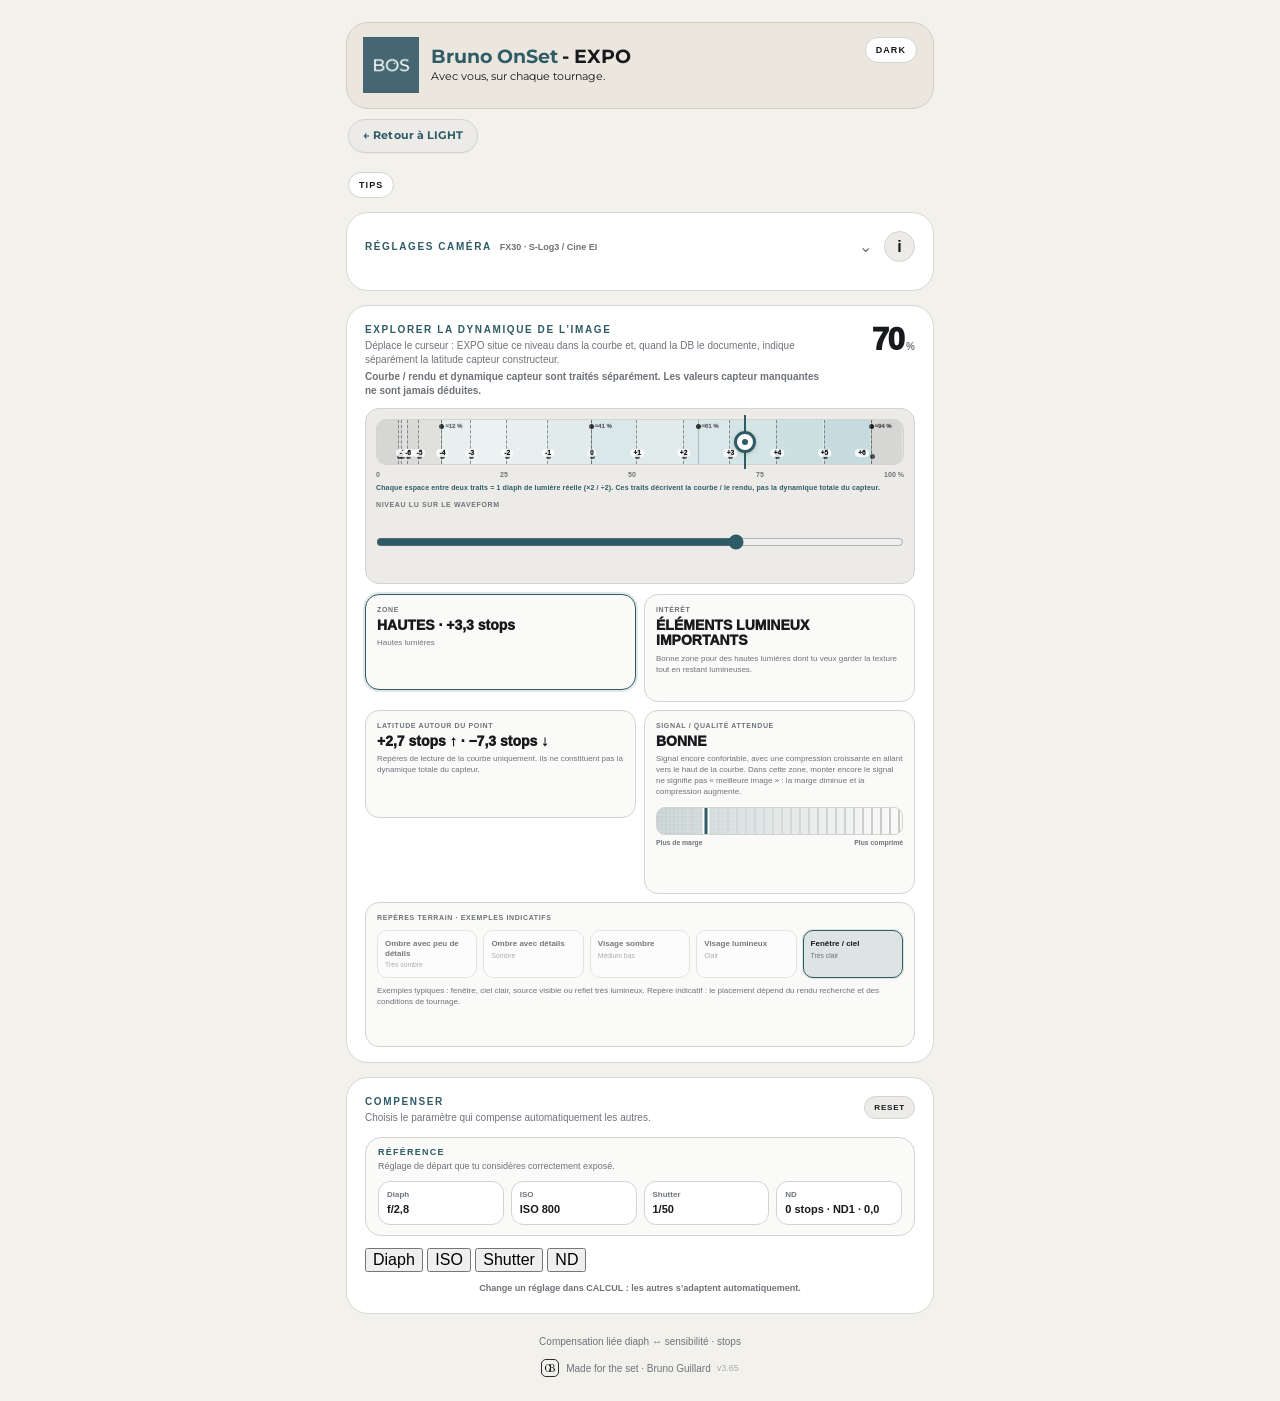
==== commit f821de2f: "EXPO Compenser: quatre boutons sans chiffres, une seule ligne de référence, masquer limites et ancie" ====
--- a/modules/expo/index.html
+++ b/modules/expo/index.html
@@ -12,6 +12,7 @@
   <link rel="preconnect" href="https://fonts.gstatic.com" crossorigin>
   <link href="https://fonts.googleapis.com/css2?family=Montserrat:wght@400;700&display=swap" rel="stylesheet">
   <link rel="stylesheet" href="style.css?v=3.65-light1" />
+  <link rel="stylesheet" href="expo-solo.css?v=1" />
 </head>
 <body>
   <main class="app" id="mainApp">
@@ -153,17 +154,17 @@
 
     <section class="panel expose-unsupported hidden" id="exposeUnsupported">Cette courbe n’est pas encore renseignée de façon suffisamment fiable pour ces outils. EXPO préfère ne rien extrapoler.</section>
 
-    <section class="panel simple-expo-panel" id="simpleExpoPanel" data-default-open="true">
+    <section class="panel simple-expo-panel expo-solo-panel" id="simpleExpoPanel" data-default-open="true">
       <div class="compact-section-head simple-expo-head">
         <div>
           <div class="panel-kicker">COMPENSER</div>
-          <div class="panel-subtitle">Change un réglage ; EXPO conserve la même exposition avec les paramètres déverrouillés.</div>
+          <div class="panel-subtitle">Choisis le paramètre qui compense automatiquement les autres.</div>
         </div>
         <button class="small-action" id="simpleResetBtn" type="button">RESET</button>
       </div>
 
 
-      <div class="compensate-limits-block">
+      <div class="compensate-limits-block" hidden aria-hidden="true">
         <div class="simple-section-kicker">LIMITES DE COMPENSATION</div>
         <div class="simple-section-note">EXPO ne proposera pas de valeur en dehors de ces limites.</div>
 
@@ -204,7 +205,15 @@
         </div>
       </div>
 
-      <div class="simple-reference-block simple-calc-block">
+      <div class="expo-solo-controls" role="group" aria-label="Paramètre de compensation automatique">
+        <button type="button" class="expo-solo-choice" data-solo-auto="aperture" aria-pressed="false">Diaph</button>
+        <button type="button" class="expo-solo-choice" data-solo-auto="iso" aria-pressed="false">ISO</button>
+        <button type="button" class="expo-solo-choice" data-solo-auto="shutter" aria-pressed="false">Shutter</button>
+        <button type="button" class="expo-solo-choice" data-solo-auto="nd" aria-pressed="false">ND</button>
+      </div>
+      <div class="simple-calc-summary expo-solo-status" id="simpleCalcSummary" role="status" aria-live="polite">Sélectionne la valeur qui compensera les trois autres.</div>
+
+      <div class="simple-reference-block simple-calc-block" hidden aria-hidden="true">
         <div class="simple-reference-head">
           <div>
             <div class="simple-section-kicker">CALCUL</div>
@@ -246,7 +255,6 @@
 
       <div class="simple-priority-note" id="simplePriorityNote">Assombrir : Diaph ↑ → ISO ↓ → ND ↑ → Shutter · Éclaircir : Diaph ↓ → ND ↓ → ISO ↑ → Shutter.</div>
 
-      <div class="simple-calc-summary" id="simpleCalcSummary" aria-live="polite">Change un réglage dans CALCUL : les autres s’adaptent automatiquement.</div>
     </section>
 
     <section class="panel exposure-workflow-panel">
@@ -511,6 +519,6 @@
   <script src="../../shared/analytics.js?v=1"></script>
   <script src="adapters/integrated.js?v=1"></script>
   <script src="../../shared/module-host.js?v=1"></script>
-  <script src="app.js?v=3.65-light1"></script>
+  <script src="app.js?v=3.66-solo1"></script>
 </body>
 </html>
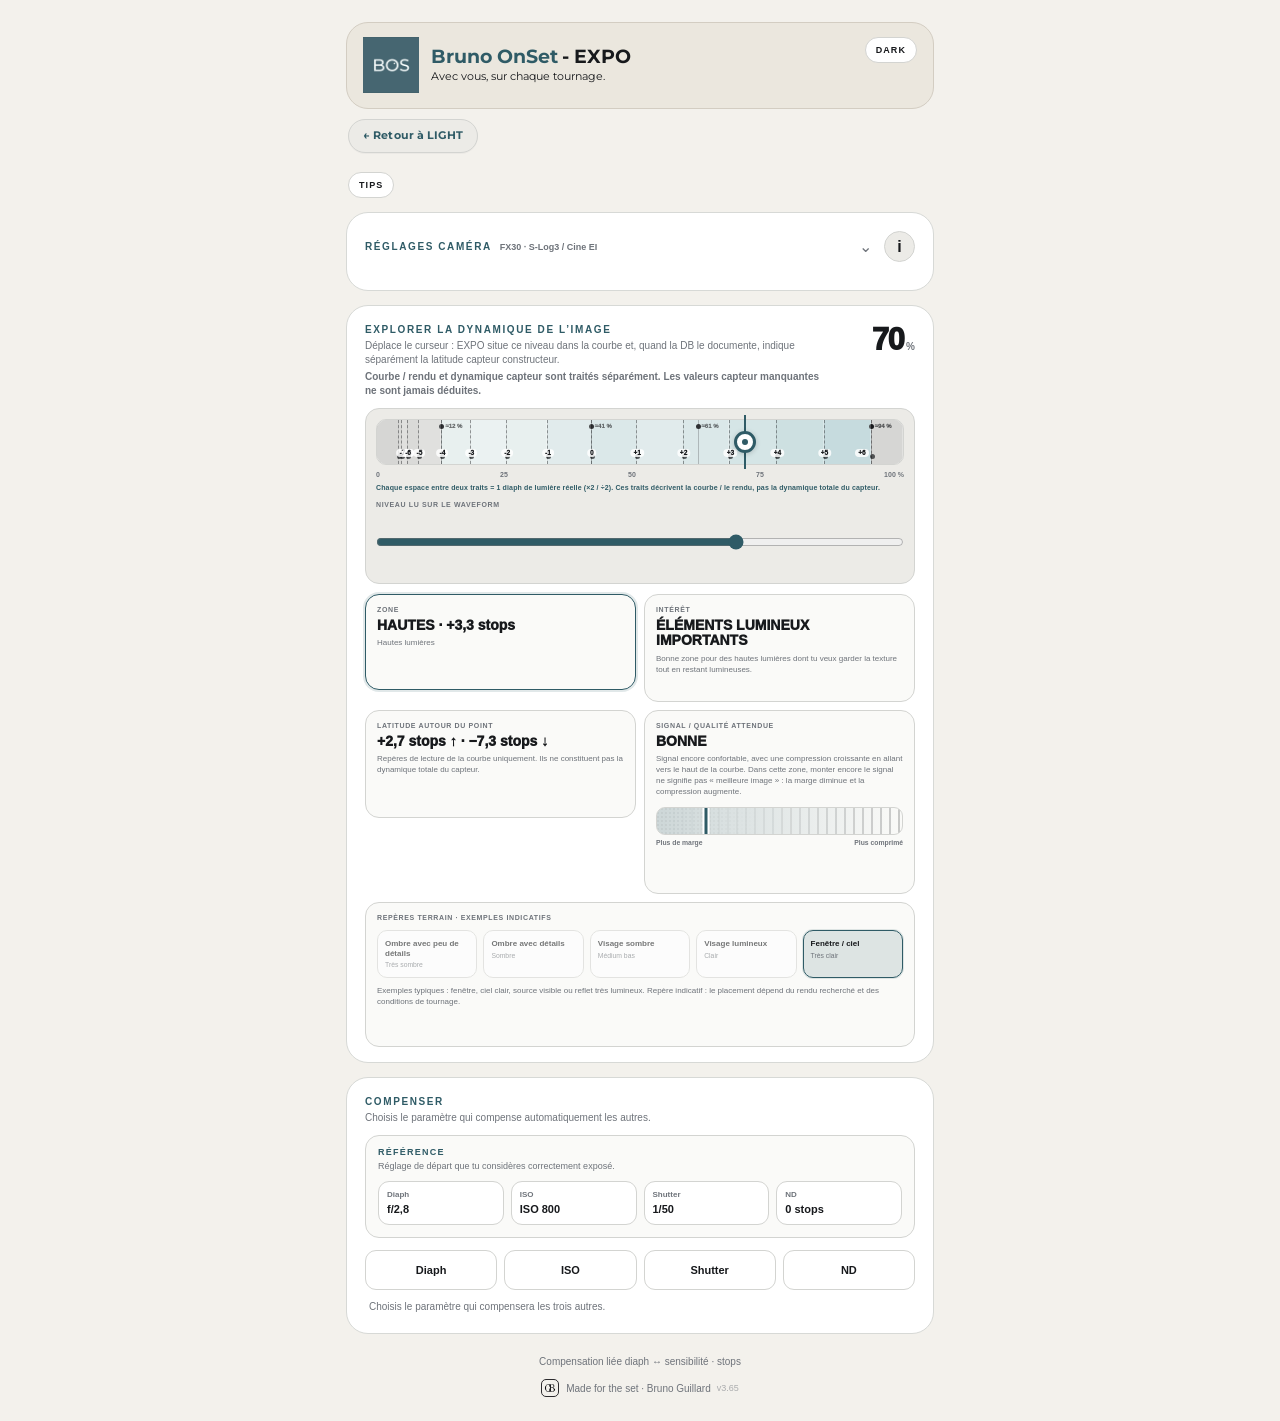
==== commit 99b0dd30: "EXPO: recharger les valeurs de référence mémorisées et le nouveau bouton de compensation" ====
--- a/modules/expo/index.html
+++ b/modules/expo/index.html
@@ -12,7 +12,7 @@
   <link rel="preconnect" href="https://fonts.gstatic.com" crossorigin>
   <link href="https://fonts.googleapis.com/css2?family=Montserrat:wght@400;700&display=swap" rel="stylesheet">
   <link rel="stylesheet" href="style.css?v=3.65-light1" />
-  <link rel="stylesheet" href="expo-solo.css?v=1" />
+  <link rel="stylesheet" href="expo-solo.css?v=2" />
 </head>
 <body>
   <main class="app" id="mainApp">
@@ -519,6 +519,6 @@
   <script src="../../shared/analytics.js?v=1"></script>
   <script src="adapters/integrated.js?v=1"></script>
   <script src="../../shared/module-host.js?v=1"></script>
-  <script src="app.js?v=3.66-solo1"></script>
+  <script src="app.js?v=3.66-solo2"></script>
 </body>
 </html>
--- a/modules/expo/expo-solo.css
+++ b/modules/expo/expo-solo.css
@@ -0,0 +1,128 @@
+/* BOS EXPO — Compenser : sélection exclusive du seul paramètre automatique.
+   Les anciens contrôles restent montés pour la compatibilité du moteur,
+   mais ne font plus partie de l'interface. */
+#simpleExpoPanel .compensate-limits-block,
+#simpleExpoPanel .simple-calc-block,
+#simpleExpoPanel .simple-priority-note,
+#simpleExpoPanel #simpleResetBtn{
+  display:none!important;
+}
+#simpleExpoPanel .situation-one-block{
+  margin:0!important;
+  padding:12px!important;
+  border:1px solid var(--line)!important;
+  border-radius:14px!important;
+  background:var(--field-bg)!important;
+}
+#simpleExpoPanel .simple-reference-grid{
+  display:grid!important;
+  grid-template-columns:repeat(4,minmax(0,1fr))!important;
+  gap:7px!important;
+  min-width:0!important;
+}
+#simpleExpoPanel .simple-reference-value{
+  min-width:0!important;
+  border-radius:11px!important;
+  cursor:pointer;
+  transition:border-color .17s ease,background .17s ease,color .17s ease;
+}
+#simpleExpoPanel .simple-reference-value strong{
+  display:block;
+  font-size:11px!important;
+  font-weight:600!important;
+  overflow:hidden!important;
+  text-overflow:ellipsis!important;
+  white-space:nowrap!important;
+}
+#simpleExpoPanel .simple-reference-value.solo-automatic{
+  border-color:color-mix(in srgb,var(--accent) 44%,var(--line))!important;
+  background:color-mix(in srgb,var(--accent) 7%,var(--panel))!important;
+  cursor:default!important;
+  opacity:1!important;
+}
+#simpleExpoPanel .simple-reference-value.solo-automatic strong{
+  color:var(--accent)!important;
+  font-weight:700!important;
+}
+#simpleExpoPanel .simple-reference-value.solo-automatic span{
+  color:var(--accent)!important;
+}
+#simpleExpoPanel .expo-solo-controls{
+  display:grid;
+  grid-template-columns:repeat(4,minmax(0,1fr));
+  gap:7px;
+  margin:12px 0 0;
+}
+#simpleExpoPanel .expo-solo-choice{
+  display:flex;
+  justify-content:center;
+  align-items:center;
+  min-width:0;
+  min-height:40px;
+  border:1px solid var(--line);
+  border-radius:11px;
+  background:var(--panel);
+  color:var(--text);
+  font:600 11px/1.1 "Instrument Sans",Inter,Arial,sans-serif;
+  padding:8px 4px;
+  cursor:pointer;
+  transition:background-color .16s ease,border-color .16s ease,color .16s ease;
+}
+#simpleExpoPanel .expo-solo-choice.is-active{
+  color:var(--accent)!important;
+  background:var(--accent-soft)!important;
+  border-color:var(--accent)!important;
+  box-shadow:inset 0 0 0 .5px var(--accent)!important;
+}
+#simpleExpoPanel .expo-solo-choice:focus-visible{
+  outline:2px solid var(--accent);
+  outline-offset:2px;
+}
+#simpleExpoPanel .expo-solo-status{
+  margin:10px 4px 1px!important;
+  min-height:0!important;
+  font-size:10px!important;
+  font-weight:400!important;
+  line-height:1.4!important;
+  text-align:left!important;
+  color:var(--muted)!important;
+}
+#simpleExpoPanel .expo-solo-status.is-ok{color:var(--accent)!important}
+#simpleExpoPanel .expo-solo-status.is-warning{color:#ac6f50!important}
+@media(max-width:540px){
+  #simpleExpoPanel .simple-reference-grid{gap:5px!important}
+  #simpleExpoPanel .simple-reference-value{padding:7px 5px!important}
+  #simpleExpoPanel .simple-reference-value span{font-size:8px!important}
+  #simpleExpoPanel .simple-reference-value strong{font-size:10px!important}
+  #simpleExpoPanel .expo-solo-controls{gap:5px}
+  #simpleExpoPanel .expo-solo-choice{font-size:10px;min-height:38px}
+}
+
+/* Valeur mémorisée avant l'ajustement, uniquement sous le paramètre bleu. */
+#simpleExpoPanel .simple-reference-value .expo-solo-original{
+  display:block;
+  width:100%;
+  min-width:0;
+  margin-top:5px;
+  color:var(--muted)!important;
+  font-family:"Instrument Sans",Inter,Arial,sans-serif;
+  font-size:9px!important;
+  font-weight:400!important;
+  line-height:1.2!important;
+  text-align:left;
+  white-space:nowrap;
+  overflow:hidden;
+  text-overflow:ellipsis;
+  opacity:.88;
+}
+#simpleExpoPanel .simple-reference-value .expo-solo-original[hidden]{display:none!important}
+#simpleExpoPanel .simple-reference-value.solo-automatic:disabled{
+  opacity:1!important;
+  -webkit-text-fill-color:initial;
+}
+@media(max-width:540px){
+  #simpleExpoPanel .simple-reference-value .expo-solo-original{
+    font-size:8px!important;
+    margin-top:4px;
+  }
+}
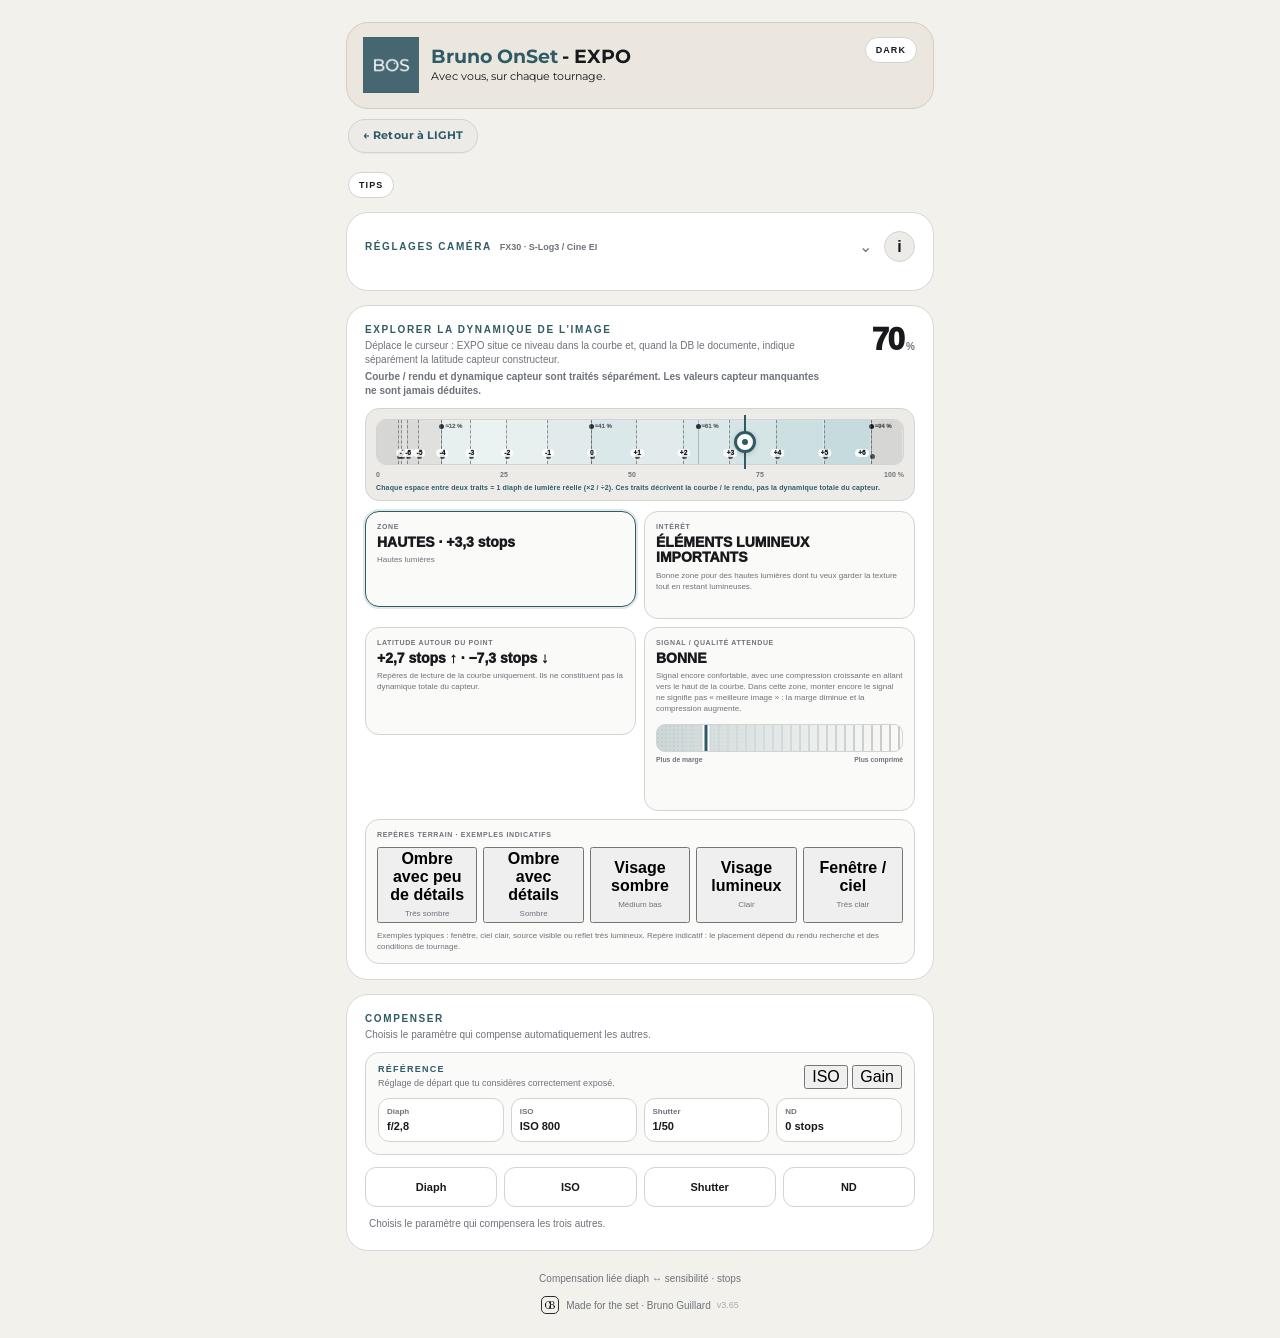
==== commit d148666e: "EXPO: ajouter ISO/Gain dans Compenser et rendre les repères de waveform cliquables" ====
--- a/modules/expo/index.html
+++ b/modules/expo/index.html
@@ -12,7 +12,7 @@
   <link rel="preconnect" href="https://fonts.gstatic.com" crossorigin>
   <link href="https://fonts.googleapis.com/css2?family=Montserrat:wght@400;700&display=swap" rel="stylesheet">
   <link rel="stylesheet" href="style.css?v=3.65-light1" />
-  <link rel="stylesheet" href="expo-solo.css?v=2" />
+  <link rel="stylesheet" href="expo-solo.css?v=3" />
 </head>
 <body>
   <main class="app" id="mainApp">
@@ -114,7 +114,7 @@
         </div>
 
         <div class="waveform-explorer-shell" aria-label="Curseur de lecture du waveform de 0 à 100 %">
-          <div class="waveform-explorer-scale">
+          <div class="waveform-explorer-scale" id="quickWaveformScale" role="slider" tabindex="0" aria-label="Niveau du signal sur le waveform" aria-valuemin="0" aria-valuemax="100" aria-valuenow="70" aria-valuetext="70 pour cent">
             <div class="quick-waveform-segments" id="quickWaveformSegments"></div>
             <div class="waveform-stop-bands" id="quickWaveformStopBands"></div>
             <div class="quick-waveform-markers" id="quickWaveformMarkers"></div>
@@ -123,8 +123,7 @@
           </div>
           <div class="quick-waveform-axis"><span>0</span><span>25</span><span>50</span><span>75</span><span>100 %</span></div>
           <div class="waveform-stop-help" id="quickWaveformStopHelp">—</div>
-          <label class="waveform-explorer-slider-label" for="quickReadSlider">NIVEAU LU SUR LE WAVEFORM</label>
-          <input id="quickReadSlider" class="waveform-explorer-slider" type="range" min="0" max="100" step="1" value="70">
+          <input id="quickReadSlider" class="waveform-explorer-slider" type="range" min="0" max="100" step="1" value="70" hidden aria-hidden="true" tabindex="-1">
         </div>
 
         <div class="waveform-explorer-summary">
@@ -137,12 +136,12 @@
           </div>
           <div class="waveform-explorer-info terrain-examples-card">
             <span>REPÈRES TERRAIN · EXEMPLES INDICATIFS</span>
-            <div class="terrain-example-strip" id="quickReadTerrainExamples" aria-label="Exemples typiques du plus sombre au plus clair">
-              <div data-terrain="shadow-low"><b>Ombre avec peu de détails</b><small>Très sombre</small></div>
-              <div data-terrain="shadow-detail"><b>Ombre avec détails</b><small>Sombre</small></div>
-              <div data-terrain="dark-face"><b>Visage sombre</b><small>Médium bas</small></div>
-              <div data-terrain="bright-face"><b>Visage lumineux</b><small>Clair</small></div>
-              <div data-terrain="window"><b>Fenêtre / ciel</b><small>Très clair</small></div>
+            <div class="terrain-example-strip" id="quickReadTerrainExamples" aria-label="Choisir directement un repère de placement du waveform">
+              <button type="button" data-terrain="shadow-low"><b>Ombre avec peu de détails</b><small>Très sombre</small></button>
+              <button type="button" data-terrain="shadow-detail"><b>Ombre avec détails</b><small>Sombre</small></button>
+              <button type="button" data-terrain="dark-face"><b>Visage sombre</b><small>Médium bas</small></button>
+              <button type="button" data-terrain="bright-face"><b>Visage lumineux</b><small>Clair</small></button>
+              <button type="button" data-terrain="window"><b>Fenêtre / ciel</b><small>Très clair</small></button>
             </div>
             <small class="terrain-examples-note" id="quickReadTerrainNote">Exemples de placement possibles, pas des valeurs d’exposition imposées.</small>
           </div>
@@ -196,6 +195,10 @@
             <div class="simple-section-kicker">RÉFÉRENCE</div>
             <div class="simple-section-note">Réglage de départ que tu considères correctement exposé.</div>
           </div>
+          <div class="expo-solo-unit-switch" role="group" aria-label="Afficher la sensibilité en ISO ou en Gain">
+            <button type="button" class="expo-solo-unit-choice is-active" data-solo-unit="iso" aria-pressed="true">ISO</button>
+            <button type="button" class="expo-solo-unit-choice" data-solo-unit="gain" aria-pressed="false">Gain</button>
+          </div>
         </div>
         <div class="simple-reference-grid">
           <button type="button" class="simple-reference-value" data-picker-target="refAperture" id="simpleRefAperture"><span>Diaph</span><strong>f/2,8</strong></button>
@@ -519,6 +522,6 @@
   <script src="../../shared/analytics.js?v=1"></script>
   <script src="adapters/integrated.js?v=1"></script>
   <script src="../../shared/module-host.js?v=1"></script>
-  <script src="app.js?v=3.66-solo2"></script>
+  <script src="app.js?v=3.67-curve1"></script>
 </body>
 </html>
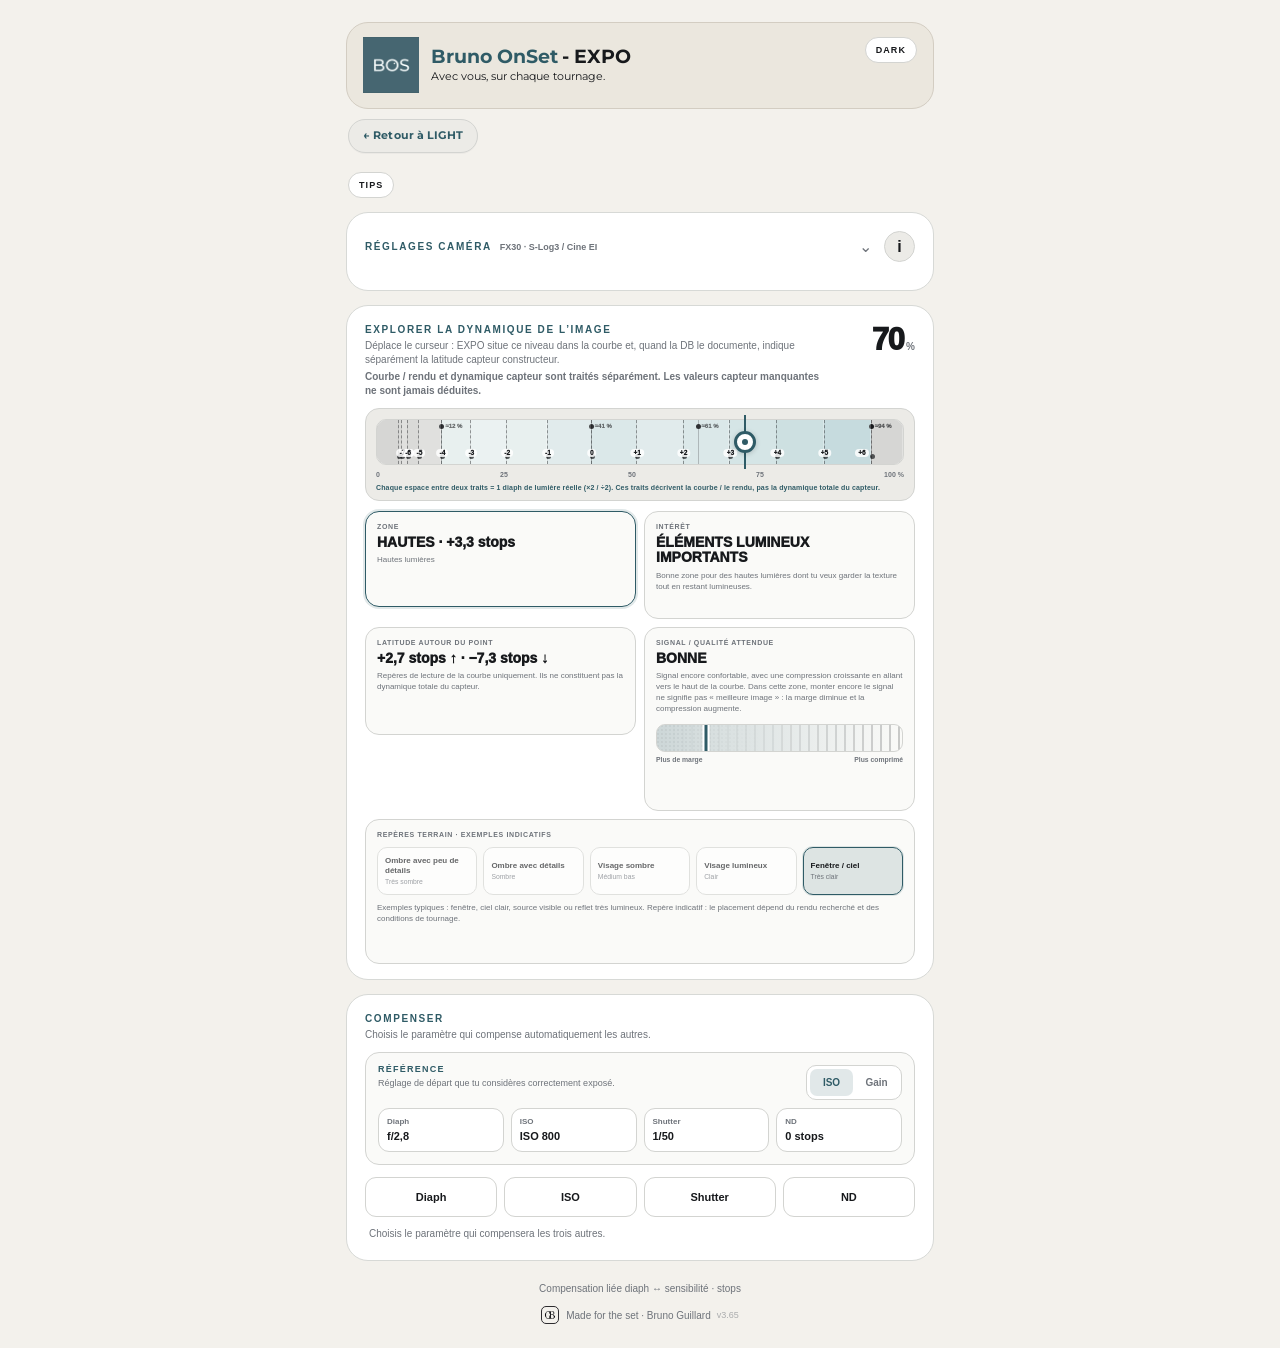
==== commit ccd8d6f9: "EXPO: rafraîchir le script avec la position corrigée du Visage lumineux S-Cinetone" ====
--- a/modules/expo/index.html
+++ b/modules/expo/index.html
@@ -522,6 +522,6 @@
   <script src="../../shared/analytics.js?v=1"></script>
   <script src="adapters/integrated.js?v=1"></script>
   <script src="../../shared/module-host.js?v=1"></script>
-  <script src="app.js?v=3.67-curve1"></script>
+  <script src="app.js?v=3.67-curve2"></script>
 </body>
 </html>
--- a/modules/expo/expo-solo.css
+++ b/modules/expo/expo-solo.css
@@ -126,3 +126,102 @@
     margin-top:4px;
   }
 }
+
+/* Compenser — petit choix ISO / Gain, intégré à la ligne Référence. */
+#simpleExpoPanel .expo-solo-unit-switch{
+  display:inline-flex;
+  align-items:center;
+  flex:0 0 auto;
+  gap:2px;
+  padding:3px;
+  border:1px solid var(--line);
+  border-radius:10px;
+  background:var(--panel);
+}
+#simpleExpoPanel .expo-solo-unit-choice{
+  border:0!important;
+  border-radius:7px!important;
+  background:transparent!important;
+  color:var(--muted)!important;
+  min-height:27px;
+  min-width:43px;
+  padding:5px 8px!important;
+  font:600 10px/1.1 "Instrument Sans",Inter,Arial,sans-serif!important;
+  cursor:pointer;
+}
+#simpleExpoPanel .expo-solo-unit-choice.is-active{
+  background:var(--accent-soft)!important;
+  color:var(--accent)!important;
+}
+#simpleExpoPanel .expo-solo-unit-choice:disabled{
+  opacity:.36!important;
+  cursor:not-allowed!important;
+}
+#simpleExpoPanel .expo-solo-unit-choice:focus-visible{
+  outline:2px solid var(--accent);
+  outline-offset:2px;
+}
+/* Dynamique — les cinq repères sont de vrais boutons, même présentation. */
+#readToolPanel .terrain-example-strip > button{
+  display:block;
+  min-width:0;
+  padding:8px 7px;
+  border:1px solid var(--line);
+  border-radius:10px;
+  background:var(--panel);
+  color:var(--text);
+  text-align:left;
+  font:inherit;
+  opacity:.65;
+  cursor:pointer;
+  transition:opacity .15s ease,border-color .15s ease,background .15s ease;
+}
+#readToolPanel .terrain-example-strip > button b{
+  display:block;font-size:8px;line-height:1.18;font-weight:900;
+}
+#readToolPanel .terrain-example-strip > button small{
+  display:block;margin-top:3px;font-size:6.8px;line-height:1.2;color:var(--muted);
+}
+#readToolPanel .terrain-example-strip > button.active{
+  opacity:1;
+  border-color:var(--accent);
+  background:var(--accent-soft);
+  box-shadow:0 0 0 1px var(--accent-soft);
+}
+#readToolPanel .terrain-example-strip > button:focus-visible{
+  outline:2px solid var(--accent);
+  outline-offset:2px;
+}
+/* La barre graduée est le curseur : interaction native souris / tactile. */
+#readToolPanel #quickWaveformScale{
+  cursor:crosshair;
+  touch-action:none;
+  user-select:none;
+  -webkit-user-select:none;
+  outline-offset:5px;
+}
+#readToolPanel #quickWaveformScale:focus-visible{
+  outline:2px solid var(--accent);
+}
+#readToolPanel #quickWaveformScale > *{
+  pointer-events:none;
+}
+#readToolPanel #quickReadSlider{
+  display:none!important;
+}
+@media(max-width:540px){
+  #readToolPanel .terrain-example-strip > button{
+    display:flex;
+    align-items:center;
+    justify-content:space-between;
+    gap:10px;
+    padding:7px 9px;
+  }
+  #readToolPanel .terrain-example-strip > button small{margin-top:0;text-align:right}
+  #simpleExpoPanel .expo-solo-unit-choice{
+    min-height:26px;
+    min-width:38px;
+    padding:5px 6px!important;
+    font-size:9px!important;
+  }
+}
